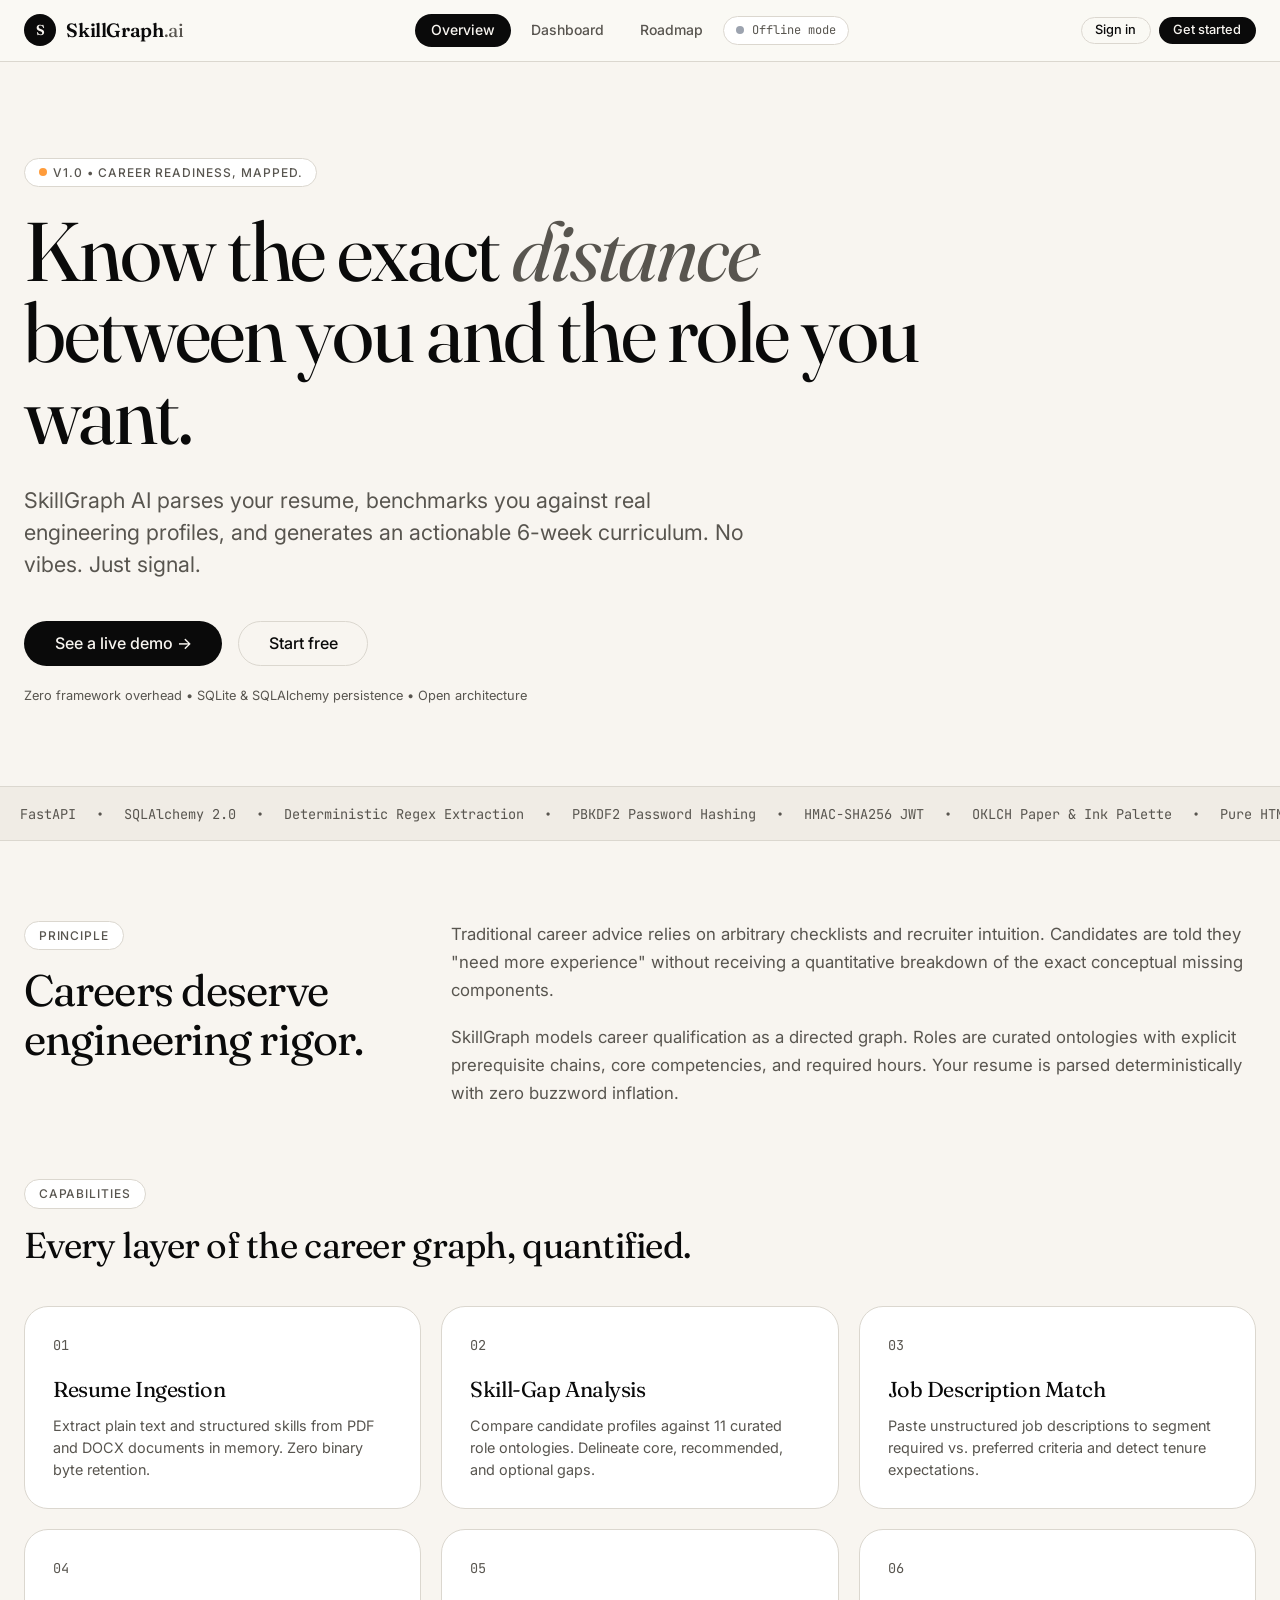
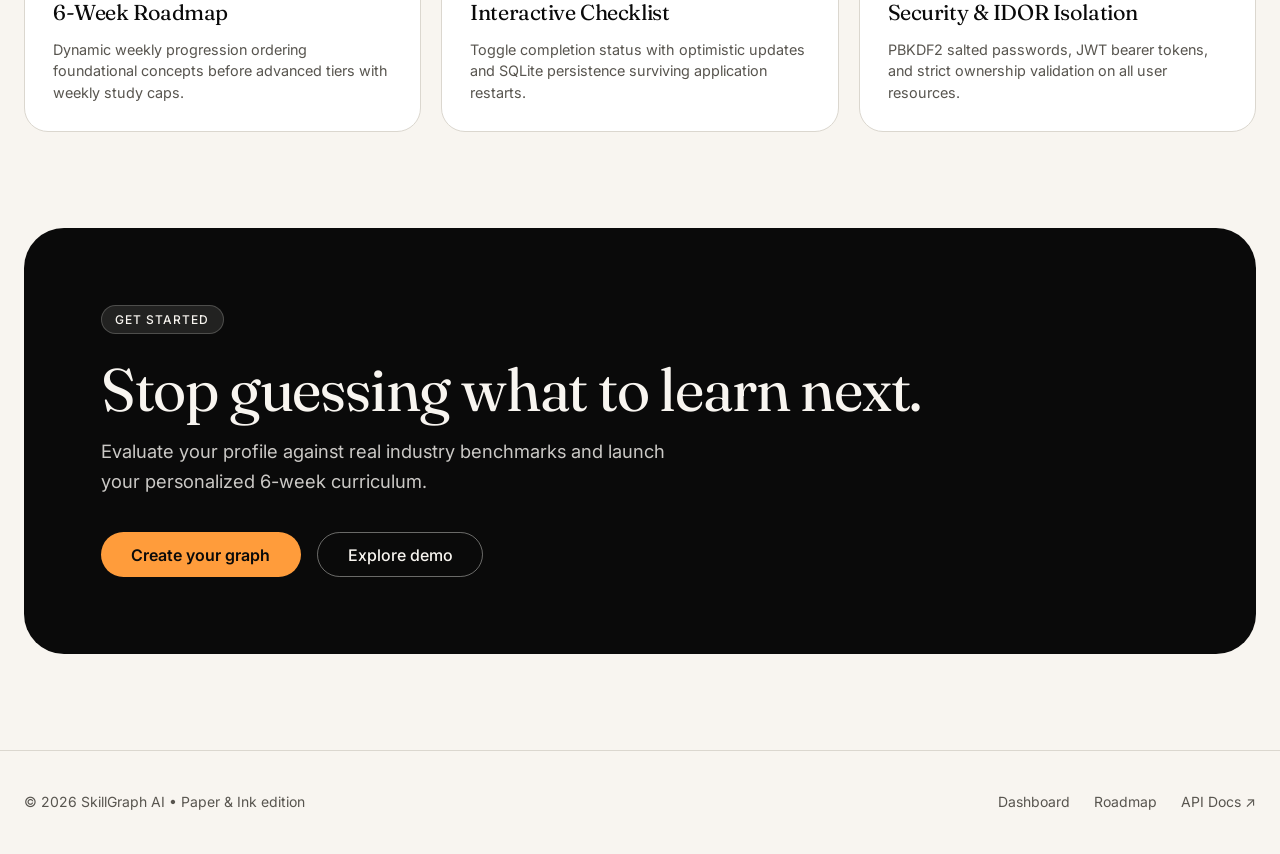
==== frontend/index.html @ 57cf6317 "feat: reproduce SkillGraph frontend using vanilla JavaScript" ====
<!DOCTYPE html>
<html lang="en">
<head>
  <meta charset="UTF-8" />
  <meta name="viewport" content="width=device-width, initial-scale=1.0" />
  <title>SkillGraph — Career readiness, mapped. No vibes. Just signal.</title>
  <meta name="description" content="SkillGraph maps the semantic distance between your technical skills and curated engineering roles with 6-week actionable roadmaps." />

  <!-- Google Web Fonts (Fraunces Display, Inter Sans, JetBrains Mono) -->
  <link rel="preconnect" href="https://fonts.googleapis.com" />
  <link rel="preconnect" href="https://fonts.gstatic.com" crossorigin />
  <link rel="stylesheet" href="https://fonts.googleapis.com/css2?family=Fraunces:opsz,wght@9..144,300;9..144,400;9..144,600;9..144,700&family=Inter:wght@400;500;600&family=JetBrains+Mono:wght@400;500&display=swap" />

  <!-- Theme Stylesheets -->
  <link rel="stylesheet" href="css/variables.css" />
  <link rel="stylesheet" href="css/style.css" />
  <link rel="stylesheet" href="css/components.css" />
</head>
<body>

  <!-- 1. Sticky Navigation Header -->
  <header class="site-header" role="banner">
    <div class="header-container">
      <a href="index.html" class="brand-link" aria-label="SkillGraph Homepage">
        <span class="brand-badge" aria-hidden="true">S</span>
        <span>SkillGraph<span class="brand-suffix">.ai</span></span>
      </a>

      <nav class="nav-links-desktop" aria-label="Primary Navigation">
        <a href="index.html" class="nav-pill active">Overview</a>
        <a href="dashboard.html" class="nav-pill">Dashboard</a>
        <a href="roadmap.html" class="nav-pill">Roadmap</a>
        <span class="source-badge" title="Backend connectivity indicator">
          <span class="status-dot awaiting" aria-hidden="true"></span>
          <span>Connecting…</span>
        </span>
      </nav>

      <div class="header-actions">
        <div id="header-actions" class="flex items-center gap-2">
          <!-- Populated by app.js based on auth session -->
        </div>

        <button id="mobile-menu-toggle" class="mobile-menu-btn" type="button" aria-label="Toggle navigation menu" aria-expanded="false">
          <svg width="18" height="18" viewBox="0 0 24 24" fill="none" stroke="currentColor" stroke-width="2" stroke-linecap="round"><line x1="3" y1="12" x2="21" y2="12"></line><line x1="3" y1="6" x2="21" y2="6"></line><line x1="3" y1="18" x2="21" y2="18"></line></svg>
        </button>
      </div>
    </div>

    <!-- Mobile Drawer -->
    <div id="mobile-nav-drawer" class="mobile-nav-drawer" aria-label="Mobile Navigation">
      <a href="index.html" class="mobile-nav-link active">Overview</a>
      <a href="dashboard.html" class="mobile-nav-link">Dashboard</a>
      <a href="roadmap.html" class="mobile-nav-link">Roadmap</a>
      <div style="margin-top:0.5rem; padding-top:0.5rem; border-top:1px solid var(--border);">
        <span class="source-badge">
          <span class="status-dot awaiting" aria-hidden="true"></span>
          <span>Connecting…</span>
        </span>
      </div>
    </div>
  </header>

  <!-- 2. Main Hero Section -->
  <main id="main-content">
    <section class="container" style="padding-top: clamp(3rem, 8vw, 6rem); padding-bottom: clamp(3rem, 8vw, 5rem); text-align: left;">
      <div style="max-width: 960px;">
        <!-- Version Badge -->
        <div class="eyebrow-pill" style="margin-bottom: 1.5rem;">
          <span class="status-dot awaiting" aria-hidden="true"></span>
          <span>v1.0 &bull; Career readiness, mapped.</span>
        </div>

        <!-- Headline -->
        <h1 style="font-family: var(--font-display); font-size: clamp(2.75rem, 6.5vw, 5.25rem); line-height: 0.98; letter-spacing: -0.025em; margin-bottom: 1.75rem;">
          Know the exact <em style="font-style: italic; color: var(--muted-foreground); font-family: var(--font-display);">distance</em> between you and the role you want.
        </h1>

        <!-- Subtitle -->
        <p style="font-size: clamp(1.05rem, 2vw, 1.35rem); line-height: 1.5; color: var(--muted-foreground); max-width: 720px; margin-bottom: 2.5rem;">
          SkillGraph AI parses your resume, benchmarks you against real engineering profiles, and generates an actionable 6-week curriculum. No vibes. Just signal.
        </p>

        <!-- CTA Buttons -->
        <div class="flex flex-wrap items-center gap-4" style="margin-bottom: 1.25rem;">
          <a href="dashboard.html" class="btn btn-primary btn-lg">
            See a live demo &rarr;
          </a>
          <button class="btn btn-outline btn-lg" onclick="App.openAuthModal('signup')">
            Start free
          </button>
        </div>

        <p style="font-size: 0.8rem; color: var(--muted-foreground);">
          Zero framework overhead &bull; SQLite &amp; SQLAlchemy persistence &bull; Open architecture
        </p>
      </div>
    </section>

    <!-- 3. Continuous Marquee Ticker -->
    <div class="marquee-container" aria-hidden="true">
      <div class="marquee-track">
        <span class="marquee-item">FastAPI</span>&bull;
        <span class="marquee-item">SQLAlchemy 2.0</span>&bull;
        <span class="marquee-item">Deterministic Regex Extraction</span>&bull;
        <span class="marquee-item">PBKDF2 Password Hashing</span>&bull;
        <span class="marquee-item">HMAC-SHA256 JWT</span>&bull;
        <span class="marquee-item">OKLCH Paper &amp; Ink Palette</span>&bull;
        <span class="marquee-item">Pure HTML5 &amp; Vanilla JS</span>&bull;
        <span class="marquee-item">6-Week Pedagogical Curriculum</span>&bull;
        <span class="marquee-item">FastAPI</span>&bull;
        <span class="marquee-item">SQLAlchemy 2.0</span>&bull;
        <span class="marquee-item">Deterministic Regex Extraction</span>&bull;
        <span class="marquee-item">PBKDF2 Password Hashing</span>&bull;
        <span class="marquee-item">HMAC-SHA256 JWT</span>&bull;
        <span class="marquee-item">OKLCH Paper &amp; Ink Palette</span>&bull;
        <span class="marquee-item">Pure HTML5 &amp; Vanilla JS</span>&bull;
        <span class="marquee-item">6-Week Pedagogical Curriculum</span>&bull;
      </div>
    </div>

    <!-- 4. Principles Section -->
    <section class="container" style="padding-top: 5rem; padding-bottom: 4.5rem;">
      <div class="grid" style="grid-template-columns: repeat(auto-fit, minmax(280px, 1fr)); gap: 3rem;">
        <div>
          <span class="eyebrow-pill" style="margin-bottom: 1rem;">Principle</span>
          <h2 style="font-family: var(--font-display); font-size: clamp(2rem, 3.5vw, 2.75rem); line-height: 1.1;">
            Careers deserve engineering rigor.
          </h2>
        </div>

        <div style="grid-column: span 2; display: flex; flex-direction: column; gap: 1.25rem; font-size: 1.05rem; line-height: 1.65; color: var(--muted-foreground);">
          <p>
            Traditional career advice relies on arbitrary checklists and recruiter intuition. Candidates are told they "need more experience" without receiving a quantitative breakdown of the exact conceptual missing components.
          </p>
          <p>
            SkillGraph models career qualification as a directed graph. Roles are curated ontologies with explicit prerequisite chains, core competencies, and required hours. Your resume is parsed deterministically with zero buzzword inflation.
          </p>
        </div>
      </div>
    </section>

    <!-- 5. Feature Grid (6 Cards) -->
    <section class="container" style="padding-bottom: 6rem;">
      <div style="margin-bottom: 2rem;">
        <span class="eyebrow-pill">Capabilities</span>
        <h2 style="font-family: var(--font-display); font-size: 2.25rem; margin-top: 0.5rem;">
          Every layer of the career graph, quantified.
        </h2>
      </div>

      <div class="grid" style="grid-template-columns: repeat(auto-fit, minmax(300px, 1fr)); gap: 1.25rem;">
        <div class="card">
          <div style="font-family: var(--font-mono); font-size: 0.85rem; color: var(--muted-foreground); margin-bottom: 1rem;">01</div>
          <h3 style="font-family: var(--font-display); font-size: 1.35rem; margin-bottom: 0.5rem;">Resume Ingestion</h3>
          <p style="font-size: 0.9rem; color: var(--muted-foreground); line-height: 1.5;">
            Extract plain text and structured skills from PDF and DOCX documents in memory. Zero binary byte retention.
          </p>
        </div>

        <div class="card">
          <div style="font-family: var(--font-mono); font-size: 0.85rem; color: var(--muted-foreground); margin-bottom: 1rem;">02</div>
          <h3 style="font-family: var(--font-display); font-size: 1.35rem; margin-bottom: 0.5rem;">Skill-Gap Analysis</h3>
          <p style="font-size: 0.9rem; color: var(--muted-foreground); line-height: 1.5;">
            Compare candidate profiles against 11 curated role ontologies. Delineate core, recommended, and optional gaps.
          </p>
        </div>

        <div class="card">
          <div style="font-family: var(--font-mono); font-size: 0.85rem; color: var(--muted-foreground); margin-bottom: 1rem;">03</div>
          <h3 style="font-family: var(--font-display); font-size: 1.35rem; margin-bottom: 0.5rem;">Job Description Match</h3>
          <p style="font-size: 0.9rem; color: var(--muted-foreground); line-height: 1.5;">
            Paste unstructured job descriptions to segment required vs. preferred criteria and detect tenure expectations.
          </p>
        </div>

        <div class="card">
          <div style="font-family: var(--font-mono); font-size: 0.85rem; color: var(--muted-foreground); margin-bottom: 1rem;">04</div>
          <h3 style="font-family: var(--font-display); font-size: 1.35rem; margin-bottom: 0.5rem;">6-Week Roadmap</h3>
          <p style="font-size: 0.9rem; color: var(--muted-foreground); line-height: 1.5;">
            Dynamic weekly progression ordering foundational concepts before advanced tiers with weekly study caps.
          </p>
        </div>

        <div class="card">
          <div style="font-family: var(--font-mono); font-size: 0.85rem; color: var(--muted-foreground); margin-bottom: 1rem;">05</div>
          <h3 style="font-family: var(--font-display); font-size: 1.35rem; margin-bottom: 0.5rem;">Interactive Checklist</h3>
          <p style="font-size: 0.9rem; color: var(--muted-foreground); line-height: 1.5;">
            Toggle completion status with optimistic updates and SQLite persistence surviving application restarts.
          </p>
        </div>

        <div class="card">
          <div style="font-family: var(--font-mono); font-size: 0.85rem; color: var(--muted-foreground); margin-bottom: 1rem;">06</div>
          <h3 style="font-family: var(--font-display); font-size: 1.35rem; margin-bottom: 0.5rem;">Security &amp; IDOR Isolation</h3>
          <p style="font-size: 0.9rem; color: var(--muted-foreground); line-height: 1.5;">
            PBKDF2 salted passwords, JWT bearer tokens, and strict ownership validation on all user resources.
          </p>
        </div>
      </div>
    </section>

    <!-- 6. Dark Bottom Callout Section -->
    <section class="container" style="padding-bottom: 6rem;">
      <div class="card-dark" style="padding: clamp(2.5rem, 6vw, 5rem); text-align: left;">
        <span class="eyebrow-pill" style="background: rgba(251, 249, 245, 0.1); border-color: rgba(251, 249, 245, 0.2); color: var(--background); margin-bottom: 1.5rem;">
          Get Started
        </span>
        <h2 style="font-family: var(--font-display); font-size: clamp(2.25rem, 5vw, 3.75rem); line-height: 1.05; color: var(--background); margin-bottom: 1rem;">
          Stop guessing what to learn next.
        </h2>
        <p style="font-size: 1.15rem; color: rgba(251, 249, 245, 0.8); max-width: 600px; margin-bottom: 2.25rem;">
          Evaluate your profile against real industry benchmarks and launch your personalized 6-week curriculum.
        </p>
        <div class="flex flex-wrap items-center gap-4">
          <button class="btn btn-accent btn-lg" onclick="App.openAuthModal('signup')">
            Create your graph
          </button>
          <a href="dashboard.html" class="btn btn-outline btn-lg" style="color: var(--background); border-color: rgba(251, 249, 245, 0.4);">
            Explore demo
          </a>
        </div>
      </div>
    </section>
  </main>

  <!-- 7. Global Footer -->
  <footer class="site-footer" role="contentinfo">
    <div class="container footer-container">
      <div class="footer-copy">
        &copy; <span id="footer-year">2026</span> SkillGraph AI &bull; Paper &amp; Ink edition
      </div>
      <div class="footer-links">
        <a href="dashboard.html" class="ink-underline">Dashboard</a>
        <a href="roadmap.html" class="ink-underline">Roadmap</a>
        <a href="http://127.0.0.1:8000/docs" target="_blank" rel="noopener noreferrer" class="ink-underline">API Docs &nearr;</a>
      </div>
    </div>
  </footer>

  <!-- Scripts -->
  <script src="js/config.js"></script>
  <script src="js/api.js"></script>
  <script src="js/app.js"></script>
</body>
</html>
---- frontend/css/variables.css ----
/* ==========================================================================
   SkillGraph Design System - Theme Tokens & CSS Custom Properties
   Edition: "Paper & Ink"
   Standard: OKLCH perceptual lightness & chroma
   ========================================================================== */

:root {
  /* Surface & Ink Tokens (Paper & Ink Edition) */
  --paper: oklch(97.2% 0.008 85);       /* #FBF9F5 Warm Cream */
  --paper-2: oklch(94.5% 0.01 85);      /* #F3EFEA Parchment */
  --ink: oklch(14.5% 0 0);              /* #161616 Deep Ink */
  --ink-2: oklch(24.5% 0 0);            /* #2A2A2A Charcoal */
  --highlight: oklch(78% 0.16 60);      /* #E58A2B Amber Gold */

  /* Semantic UI Tokens */
  --background: var(--paper);
  --foreground: var(--ink);

  --card: #FFFFFF;
  --card-foreground: var(--ink);

  --popover: #FFFFFF;
  --popover-foreground: var(--ink);

  --primary: var(--ink);
  --primary-foreground: var(--paper);

  --secondary: var(--paper-2);
  --secondary-foreground: var(--ink);

  --muted: var(--paper-2);
  --muted-foreground: oklch(45% 0.01 85); /* #6B665E Muted Taupe */

  --accent: var(--highlight);
  --accent-foreground: var(--ink);

  --destructive: oklch(55% 0.22 27);    /* #DC2626 Crimson */
  --destructive-foreground: var(--paper);

  --border: oklch(88% 0.012 85);        /* #DDD7CE Warm Sand */
  --input: oklch(88% 0.012 85);
  --ring: var(--ink);

  --radius: 1rem;                       /* 16px base rounding */
  --radius-sm: 0.75rem;                 /* 12px */
  --radius-md: 1rem;                    /* 16px */
  --radius-lg: 1.5rem;                  /* 24px */
  --radius-xl: 2.5rem;                  /* 40px */
  --radius-full: 9999px;

  /* Typography Stacks */
  --font-display: "Fraunces", "Instrument Serif", ui-serif, Georgia, serif;
  --font-sans: "Inter", ui-sans-serif, system-ui, -apple-system, sans-serif;
  --font-mono: "JetBrains Mono", ui-monospace, SFMono-Regular, monospace;

  /* Shadows */
  --shadow-subtle: 0 1px 3px rgba(22, 22, 22, 0.04), 0 1px 2px rgba(22, 22, 22, 0.02);
  --shadow-card: 0 4px 20px rgba(22, 22, 22, 0.04);
  --shadow-float: 0 12px 36px rgba(22, 22, 22, 0.08);

  /* Transitions */
  --transition-smooth: all 0.25s cubic-bezier(0.16, 1, 0.3, 1);
  --transition-bounce: transform 0.15s cubic-bezier(0.34, 1.56, 0.64, 1);
}

/* Dark Theme Overrides */
.dark {
  --background: oklch(14.5% 0 0);
  --foreground: var(--paper);

  --card: oklch(20% 0 0);
  --card-foreground: var(--paper);

  --popover: oklch(20% 0 0);
  --popover-foreground: var(--paper);

  --primary: var(--paper);
  --primary-foreground: var(--ink);

  --secondary: oklch(24% 0 0);
  --secondary-foreground: var(--paper);

  --muted: oklch(24% 0 0);
  --muted-foreground: oklch(68% 0.01 85);

  --border: oklch(100% 0 0 / 0.10);
  --input: oklch(100% 0 0 / 0.12);
  --ring: var(--paper);
}
---- frontend/css/style.css ----
/* ==========================================================================
   SkillGraph Core Styles & Global Layout ("Paper & Ink" Edition)
   ========================================================================== */

@import url("./variables.css");

/* 1. Reset & Box Sizing */
*, *::before, *::after {
  box-sizing: border-box;
  margin: 0;
  padding: 0;
}

html {
  font-size: 16px;
  scroll-behavior: smooth;
  -webkit-font-smoothing: antialiased;
  -moz-osx-font-smoothing: grayscale;
}

body {
  min-height: 100vh;
  background-color: var(--background);
  color: var(--foreground);
  font-family: var(--font-sans);
  font-weight: 400;
  line-height: 1.6;
  display: flex;
  flex-direction: column;
}

main {
  flex: 1 0 auto;
}

/* 2. Typography */
h1, h2, h3, h4, h5, h6 {
  font-family: var(--font-display);
  font-weight: 400;
  color: var(--foreground);
  letter-spacing: -0.02em;
}

.font-display { font-family: var(--font-display); }
.font-sans { font-family: var(--font-sans); }
.font-mono { font-family: var(--font-mono); }

a {
  color: inherit;
  text-decoration: none;
}

p {
  color: var(--muted-foreground);
}

/* Ink Underline Effect */
.ink-underline {
  background-image: linear-gradient(currentColor, currentColor);
  background-position: 0 100%;
  background-repeat: no-repeat;
  background-size: 0 1px;
  transition: background-size 0.3s cubic-bezier(0.16, 1, 0.3, 1);
}

.ink-underline:hover,
.ink-underline:focus-visible {
  background-size: 100% 1px;
}

/* 3. Global Containers & Grids */
.container {
  width: 100%;
  max-width: 1280px;
  margin-left: auto;
  margin-right: auto;
  padding-left: 1.5rem;
  padding-right: 1.5rem;
}

.flex { display: flex; }
.inline-flex { display: inline-flex; }
.grid { display: grid; }
.hidden { display: none !important; }

.items-center { align-items: center; }
.items-start { align-items: flex-start; }
.items-end { align-items: flex-end; }
.justify-between { justify-content: space-between; }
.justify-center { justify-content: center; }
.justify-end { justify-content: flex-end; }

.flex-col { flex-direction: column; }
.flex-wrap { flex-wrap: wrap; }
.flex-1 { flex: 1 1 0%; }

.gap-1 { gap: 0.25rem; }
.gap-2 { gap: 0.5rem; }
.gap-3 { gap: 0.75rem; }
.gap-4 { gap: 1rem; }
.gap-6 { gap: 1.5rem; }
.gap-8 { gap: 2rem; }
.gap-12 { gap: 3rem; }
.gap-16 { gap: 4rem; }

/* 4. Sticky Header Navigation */
.site-header {
  position: sticky;
  top: 0;
  z-index: 50;
  border-bottom: 1px solid var(--border);
  background-color: rgba(251, 249, 245, 0.85);
  backdrop-filter: blur(16px);
  -webkit-backdrop-filter: blur(16px);
  transition: var(--transition-smooth);
}

.header-container {
  display: flex;
  align-items: center;
  justify-content: space-between;
  max-width: 1280px;
  margin: 0 auto;
  padding: 0.85rem 1.5rem;
}

/* Logo Mark */
.brand-link {
  display: flex;
  align-items: center;
  gap: 0.65rem;
  font-family: var(--font-display);
  font-size: 1.2rem;
  font-weight: 600;
  letter-spacing: -0.02em;
  color: var(--foreground);
}

.brand-badge {
  display: grid;
  place-items: center;
  width: 2rem;
  height: 2rem;
  border-radius: var(--radius-full);
  background-color: var(--foreground);
  color: var(--background);
  font-family: var(--font-display);
  font-size: 0.9rem;
  font-weight: 600;
}

.brand-suffix {
  color: var(--muted-foreground);
  font-weight: 400;
}

/* Desktop Navigation */
.nav-links-desktop {
  display: none;
  align-items: center;
  gap: 0.25rem;
}

@media (min-width: 768px) {
  .nav-links-desktop {
    display: flex;
  }
}

.nav-pill {
  position: relative;
  display: inline-flex;
  align-items: center;
  padding: 0.35rem 1rem;
  border-radius: var(--radius-full);
  font-size: 0.875rem;
  font-weight: 500;
  color: var(--muted-foreground);
  transition: var(--transition-smooth);
}

.nav-pill:hover {
  color: var(--foreground);
  background-color: var(--secondary);
}

.nav-pill.active {
  background-color: var(--foreground);
  color: var(--background);
  font-weight: 500;
}

/* Header Actions */
.header-actions {
  display: flex;
  align-items: center;
  gap: 0.75rem;
}

.mobile-menu-btn {
  display: grid;
  place-items: center;
  width: 2.25rem;
  height: 2.25rem;
  border-radius: var(--radius-full);
  border: 1px solid var(--border);
  background: var(--card);
  cursor: pointer;
  color: var(--foreground);
}

@media (min-width: 768px) {
  .mobile-menu-btn {
    display: none;
  }
}

/* Mobile Drawer */
.mobile-nav-drawer {
  display: none;
  flex-direction: column;
  padding: 1rem 1.5rem 1.5rem;
  border-bottom: 1px solid var(--border);
  background: var(--background);
  gap: 0.5rem;
}

.mobile-nav-drawer.open {
  display: flex;
}

.mobile-nav-link {
  display: block;
  padding: 0.6rem 1rem;
  border-radius: var(--radius-full);
  font-size: 0.95rem;
  color: var(--foreground);
}

.mobile-nav-link:hover,
.mobile-nav-link.active {
  background-color: var(--secondary);
}

/* 5. Marquee Ticker */
.marquee-container {
  overflow: hidden;
  white-space: nowrap;
  border-top: 1px solid var(--border);
  border-bottom: 1px solid var(--border);
  padding: 0.85rem 0;
  background-color: var(--paper-2);
}

.marquee-track {
  display: inline-flex;
  animation: marquee 25s linear infinite;
  font-family: var(--font-mono);
  font-size: 0.85rem;
  color: var(--muted-foreground);
}

.marquee-item {
  display: inline-flex;
  align-items: center;
  padding: 0 1.25rem;
}

@keyframes marquee {
  0% { transform: translateX(0); }
  100% { transform: translateX(-50%); }
}

/* 6. Footer */
.site-footer {
  border-top: 1px solid var(--border);
  background-color: var(--background);
  padding: 2.5rem 0;
  margin-top: auto;
}

.footer-container {
  display: flex;
  flex-wrap: wrap;
  align-items: center;
  justify-content: space-between;
  gap: 1.5rem;
}

.footer-copy {
  font-size: 0.875rem;
  color: var(--muted-foreground);
}

.footer-links {
  display: flex;
  align-items: center;
  gap: 1.5rem;
  font-size: 0.875rem;
  color: var(--muted-foreground);
}

.footer-links a:hover {
  color: var(--foreground);
}
---- frontend/css/components.css ----
/* ==========================================================================
   SkillGraph Reusable Component Library ("Paper & Ink" Edition)
   ========================================================================== */

/* 1. Buttons */
.btn {
  display: inline-flex;
  align-items: center;
  justify-content: center;
  gap: 0.5rem;
  padding: 0.65rem 1.4rem;
  border-radius: var(--radius-full);
  font-family: var(--font-sans);
  font-size: 0.875rem;
  font-weight: 500;
  line-height: 1;
  cursor: pointer;
  border: 1px solid transparent;
  transition: var(--transition-smooth);
  user-select: none;
}

.btn:active {
  transform: scale(0.97);
}

.btn-primary {
  background-color: var(--foreground);
  color: var(--background);
}

.btn-primary:hover {
  background-color: var(--ink-2);
}

.btn-secondary {
  background-color: var(--secondary);
  color: var(--foreground);
  border-color: var(--border);
}

.btn-secondary:hover {
  background-color: var(--card);
}

.btn-outline {
  background-color: transparent;
  border-color: var(--border);
  color: var(--foreground);
}

.btn-outline:hover {
  background-color: var(--secondary);
  border-color: var(--foreground);
}

.btn-accent {
  background-color: var(--highlight);
  color: var(--ink);
  font-weight: 600;
}

.btn-accent:hover {
  opacity: 0.92;
}

.btn-sm {
  padding: 0.4rem 0.85rem;
  font-size: 0.8rem;
}

.btn-lg {
  padding: 0.85rem 1.85rem;
  font-size: 1rem;
}

.btn:disabled, .btn[aria-disabled="true"] {
  opacity: 0.5;
  cursor: not-allowed;
  pointer-events: none;
}

/* 2. Cards */
.card {
  position: relative;
  background-color: var(--card);
  border: 1px solid var(--border);
  border-radius: var(--radius-lg);
  padding: 1.75rem;
  transition: var(--transition-smooth);
}

.card:hover {
  box-shadow: var(--shadow-subtle);
}

.card-sm {
  border-radius: var(--radius-md);
  padding: 1.25rem;
}

.card-dashed {
  background-color: transparent;
  border: 1px dashed var(--border);
  border-radius: var(--radius-md);
}

.card-dark {
  background-color: var(--foreground);
  color: var(--background);
  border-radius: var(--radius-xl);
  border: none;
}

/* 3. Badges, Eyebrows & Status Pills */
.eyebrow-pill {
  display: inline-flex;
  align-items: center;
  gap: 0.4rem;
  padding: 0.25rem 0.85rem;
  border-radius: var(--radius-full);
  border: 1px solid var(--border);
  background-color: var(--card);
  font-family: var(--font-sans);
  font-size: 0.75rem;
  font-weight: 500;
  text-transform: uppercase;
  letter-spacing: 0.08em;
  color: var(--muted-foreground);
}

.source-badge {
  display: inline-flex;
  align-items: center;
  gap: 0.45rem;
  padding: 0.25rem 0.75rem;
  border-radius: var(--radius-full);
  border: 1px solid var(--border);
  background-color: var(--card);
  font-family: var(--font-mono);
  font-size: 0.75rem;
  color: var(--muted-foreground);
}

.status-dot {
  width: 0.5rem;
  height: 0.5rem;
  border-radius: var(--radius-full);
}

.status-dot.live {
  background-color: #10B981; /* Emerald */
  box-shadow: 0 0 6px rgba(16, 185, 129, 0.4);
}

.status-dot.demo {
  background-color: #9CA3AF; /* Muted gray */
}

.status-dot.awaiting {
  background-color: var(--highlight);
  animation: pulse 1.8s infinite;
}

@keyframes pulse {
  0%, 100% { opacity: 1; transform: scale(1); }
  50% { opacity: 0.5; transform: scale(0.85); }
}

.skill-tag {
  display: inline-flex;
  align-items: center;
  gap: 0.35rem;
  padding: 0.25rem 0.7rem;
  border-radius: var(--radius-full);
  border: 1px solid var(--border);
  background-color: var(--secondary);
  font-family: var(--font-mono);
  font-size: 0.75rem;
  color: var(--foreground);
}

.skill-tag.missing {
  border-style: dashed;
  background-color: transparent;
  color: var(--muted-foreground);
}

/* 4. Form Controls */
.form-group {
  display: flex;
  flex-direction: column;
  gap: 0.45rem;
  margin-bottom: 1.25rem;
}

.form-label {
  font-family: var(--font-sans);
  font-size: 0.75rem;
  font-weight: 600;
  text-transform: uppercase;
  letter-spacing: 0.08em;
  color: var(--muted-foreground);
}

.form-input,
.form-select,
.form-textarea {
  width: 100%;
  padding: 0.75rem 1.25rem;
  border-radius: var(--radius-full);
  border: 1px solid var(--border);
  background-color: var(--card);
  color: var(--foreground);
  font-family: var(--font-sans);
  font-size: 0.875rem;
  outline: none;
  transition: var(--transition-smooth);
}

.form-textarea {
  border-radius: var(--radius-md);
  resize: vertical;
  min-height: 120px;
}

.form-input:focus,
.form-select:focus,
.form-textarea:focus {
  border-color: var(--foreground);
  box-shadow: 0 0 0 3px rgba(22, 22, 22, 0.08);
}

/* Segmented Control Pill */
.segmented-pill {
  display: inline-flex;
  padding: 0.25rem;
  border-radius: var(--radius-full);
  border: 1px solid var(--border);
  background-color: var(--card);
  gap: 0.25rem;
}

.segmented-pill-btn {
  padding: 0.4rem 1rem;
  border-radius: var(--radius-full);
  border: none;
  background: transparent;
  font-family: var(--font-sans);
  font-size: 0.8rem;
  font-weight: 500;
  color: var(--muted-foreground);
  cursor: pointer;
  transition: var(--transition-smooth);
}

.segmented-pill-btn.active {
  background-color: var(--foreground);
  color: var(--background);
}

/* 5. Progress Bars */
.progress-track {
  width: 100%;
  height: 0.5rem;
  border-radius: var(--radius-full);
  background-color: var(--secondary);
  overflow: hidden;
}

.progress-track.thick {
  height: 0.75rem;
}

.progress-fill {
  height: 100%;
  border-radius: var(--radius-full);
  background-color: var(--foreground);
  transition: width 0.7s cubic-bezier(0.16, 1, 0.3, 1);
}

.progress-fill.accent {
  background-color: var(--highlight);
}

/* 6. Standard Page Header */
.page-header {
  padding-top: 3.5rem;
  padding-bottom: 2rem;
  border-bottom: 1px solid var(--border);
  margin-bottom: 2.5rem;
}

.page-header-row {
  display: flex;
  flex-wrap: wrap;
  align-items: flex-end;
  justify-content: space-between;
  gap: 1.5rem;
}

.page-header-title {
  font-family: var(--font-display);
  font-size: clamp(2.25rem, 5vw, 3.25rem);
  line-height: 1.05;
  margin-top: 0.75rem;
}

.page-header-sub {
  margin-top: 0.75rem;
  max-width: 650px;
  font-size: 1.05rem;
  line-height: 1.5;
  color: var(--muted-foreground);
}

/* 7. Modal & Dialog Overlay */
.modal-backdrop {
  position: fixed;
  inset: 0;
  z-index: 100;
  background-color: rgba(22, 22, 22, 0.5);
  backdrop-filter: blur(8px);
  -webkit-backdrop-filter: blur(8px);
  display: flex;
  align-items: center;
  justify-content: center;
  padding: 1.5rem;
  opacity: 0;
  pointer-events: none;
  transition: opacity 0.25s ease;
}

.modal-backdrop.open {
  opacity: 1;
  pointer-events: auto;
}

.modal-card {
  width: 100%;
  max-width: 480px;
  background-color: var(--card);
  border: 1px solid var(--border);
  border-radius: var(--radius-lg);
  padding: 2.25rem;
  box-shadow: var(--shadow-float);
  transform: scale(0.96) translateY(8px);
  transition: transform 0.25s cubic-bezier(0.16, 1, 0.3, 1);
}

.modal-backdrop.open .modal-card {
  transform: scale(1) translateY(0);
}

.modal-header {
  display: flex;
  align-items: center;
  justify-content: space-between;
  margin-bottom: 1.5rem;
}

.modal-close-btn {
  background: transparent;
  border: none;
  cursor: pointer;
  color: var(--muted-foreground);
  font-size: 1.25rem;
  padding: 0.25rem;
  line-height: 1;
}

.modal-close-btn:hover {
  color: var(--foreground);
}

/* 8. Alert Banners */
.alert-box {
  display: flex;
  align-items: flex-start;
  gap: 0.75rem;
  padding: 0.85rem 1.25rem;
  border-radius: var(--radius-md);
  font-size: 0.875rem;
  margin-bottom: 1rem;
}

.alert-box.info {
  background-color: var(--secondary);
  border: 1px solid var(--border);
  color: var(--foreground);
}

.alert-box.error {
  background-color: #FEF2F2;
  border: 1px solid #FCA5A5;
  color: #991B1B;
}

.alert-box.success {
  background-color: #ECFDF5;
  border: 1px solid #A7F3D0;
  color: #065F46;
}
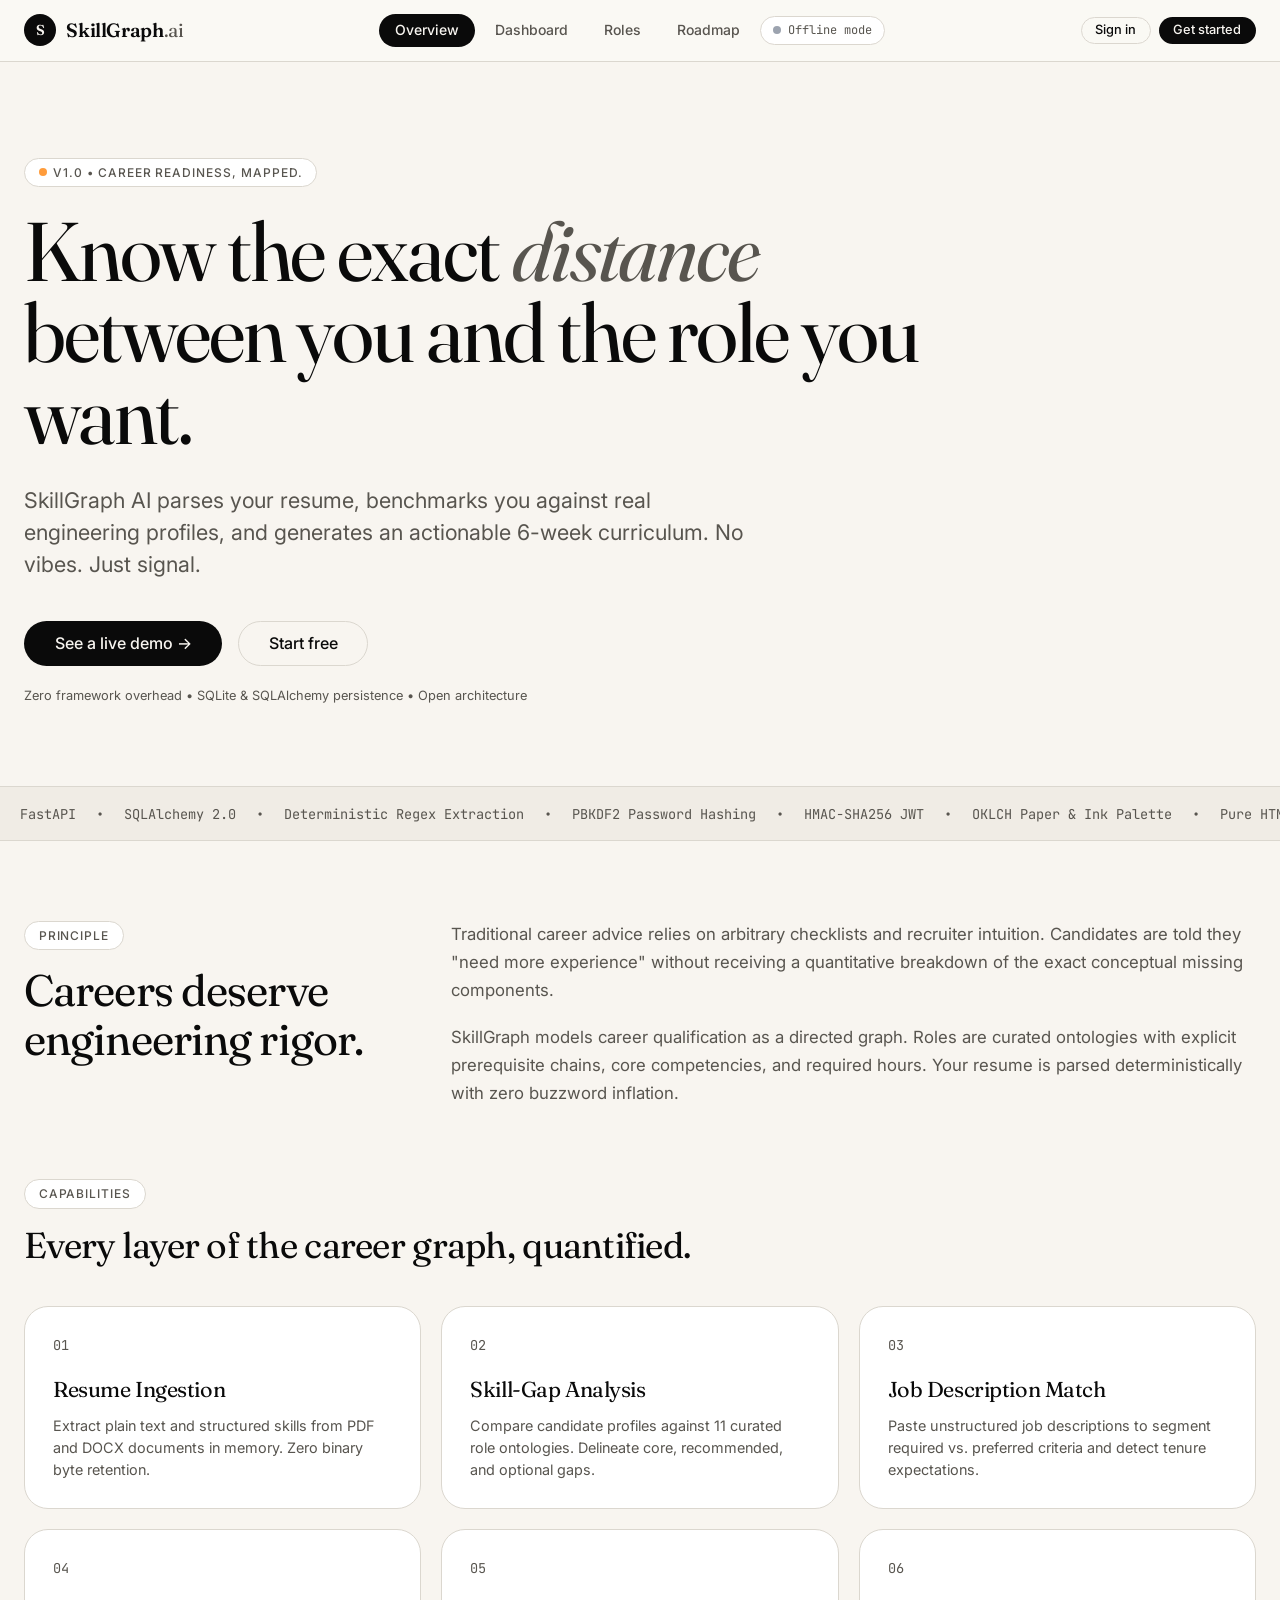
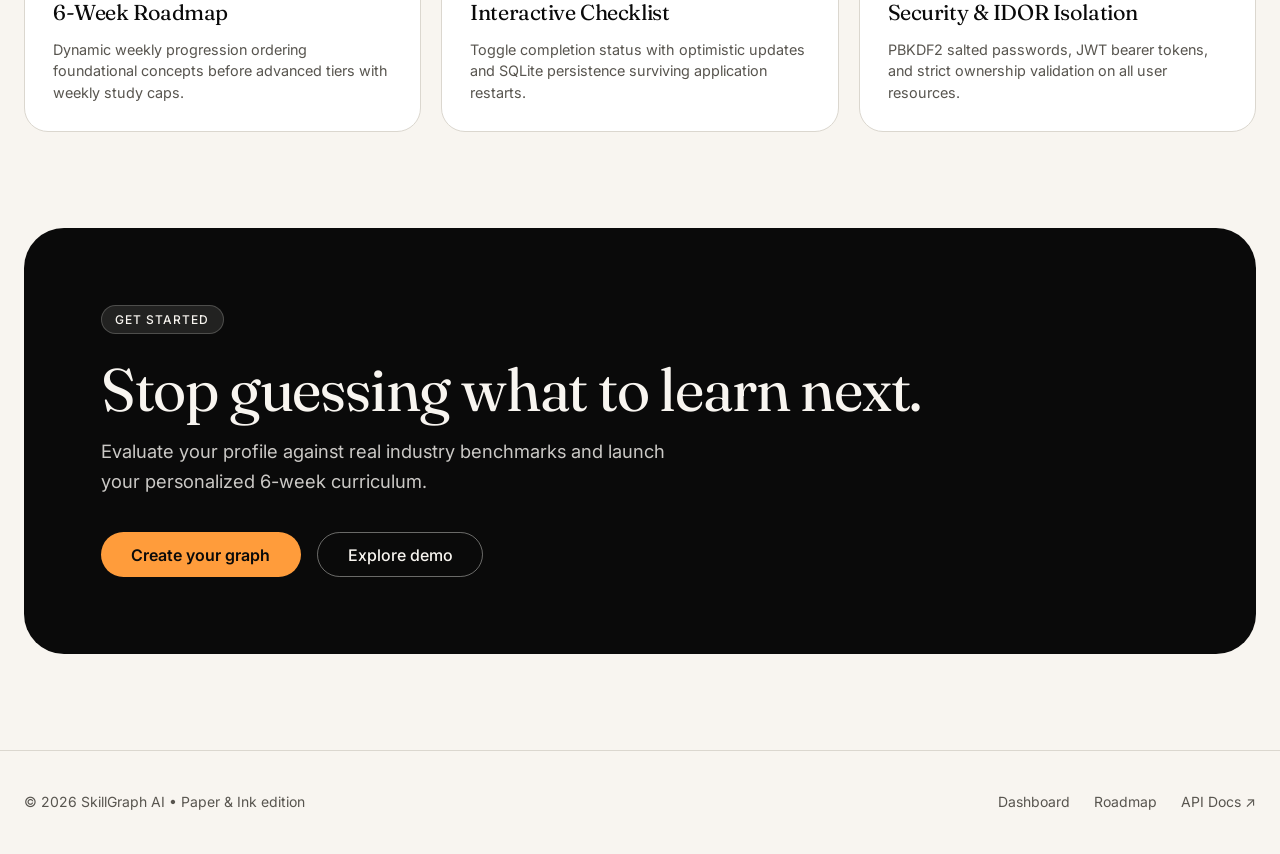
==== commit 60d37ac4: "feat: implement role discovery, comparisons, and evidence-aware market insights" ====
--- a/frontend/index.html
+++ b/frontend/index.html
@@ -29,6 +29,7 @@
       <nav class="nav-links-desktop" aria-label="Primary Navigation">
         <a href="index.html" class="nav-pill active">Overview</a>
         <a href="dashboard.html" class="nav-pill">Dashboard</a>
+        <a href="roles.html" class="nav-pill">Roles</a>
         <a href="roadmap.html" class="nav-pill">Roadmap</a>
         <span class="source-badge" title="Backend connectivity indicator">
           <span class="status-dot awaiting" aria-hidden="true"></span>
@@ -51,6 +52,7 @@
     <div id="mobile-nav-drawer" class="mobile-nav-drawer" aria-label="Mobile Navigation">
       <a href="index.html" class="mobile-nav-link active">Overview</a>
       <a href="dashboard.html" class="mobile-nav-link">Dashboard</a>
+      <a href="roles.html" class="mobile-nav-link">Roles</a>
       <a href="roadmap.html" class="mobile-nav-link">Roadmap</a>
       <div style="margin-top:0.5rem; padding-top:0.5rem; border-top:1px solid var(--border);">
         <span class="source-badge">
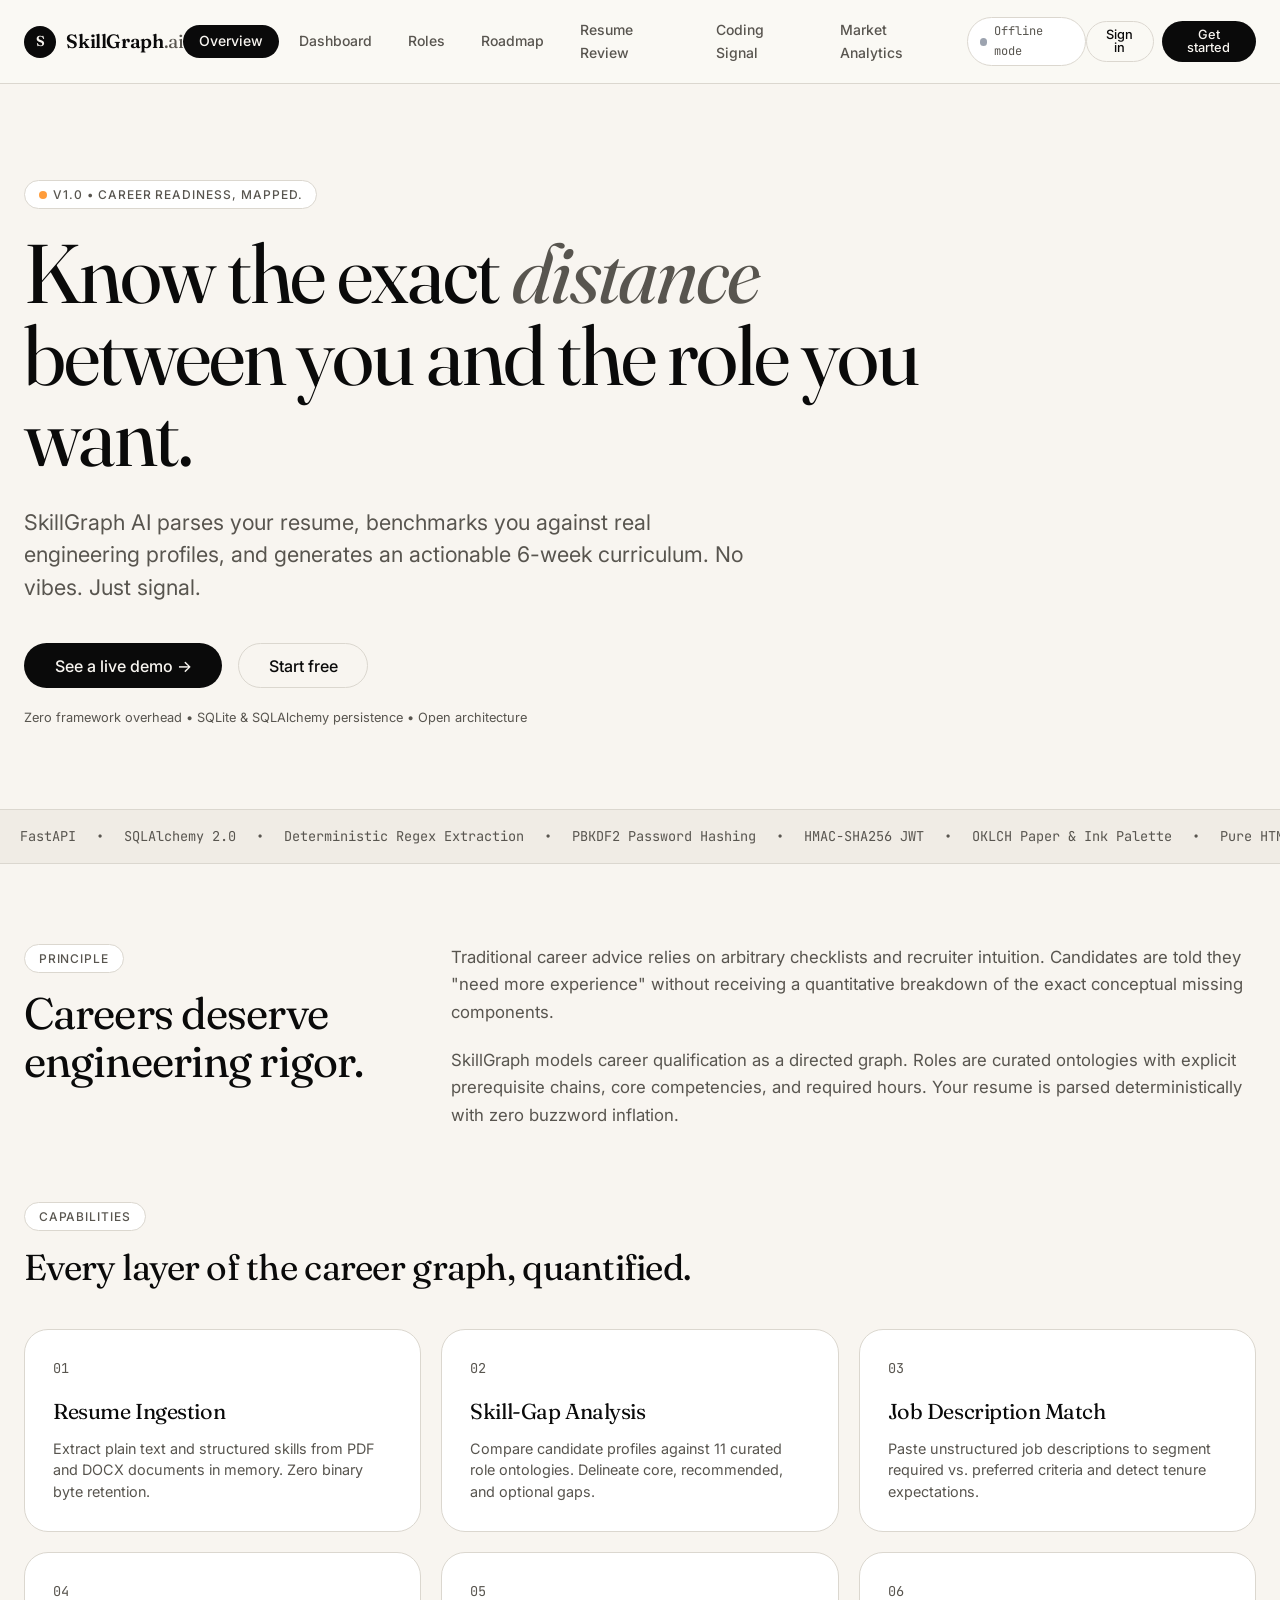
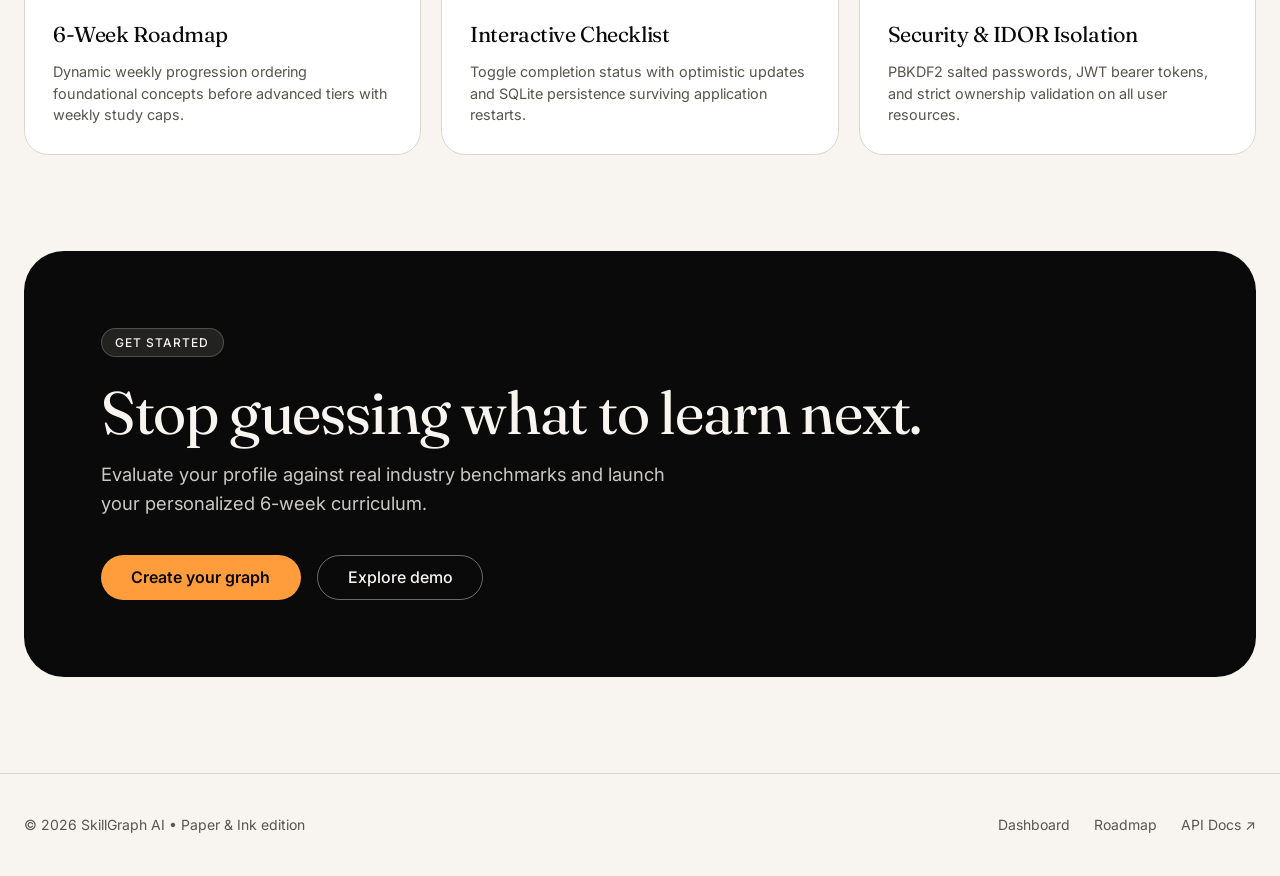
==== commit 631351c1: "feat: implement resume review advisor, coding profiles, and job market analytics" ====
--- a/frontend/index.html
+++ b/frontend/index.html
@@ -31,6 +31,9 @@
         <a href="dashboard.html" class="nav-pill">Dashboard</a>
         <a href="roles.html" class="nav-pill">Roles</a>
         <a href="roadmap.html" class="nav-pill">Roadmap</a>
+        <a href="resume-review.html" class="nav-pill">Resume Review</a>
+        <a href="coding.html" class="nav-pill">Coding Signal</a>
+        <a href="analytics.html" class="nav-pill">Market Analytics</a>
         <span class="source-badge" title="Backend connectivity indicator">
           <span class="status-dot awaiting" aria-hidden="true"></span>
           <span>Connecting…</span>
@@ -54,6 +57,9 @@
       <a href="dashboard.html" class="mobile-nav-link">Dashboard</a>
       <a href="roles.html" class="mobile-nav-link">Roles</a>
       <a href="roadmap.html" class="mobile-nav-link">Roadmap</a>
+      <a href="resume-review.html" class="mobile-nav-link">Resume Review</a>
+      <a href="coding.html" class="mobile-nav-link">Coding Signal</a>
+      <a href="analytics.html" class="mobile-nav-link">Market Analytics</a>
       <div style="margin-top:0.5rem; padding-top:0.5rem; border-top:1px solid var(--border);">
         <span class="source-badge">
           <span class="status-dot awaiting" aria-hidden="true"></span>
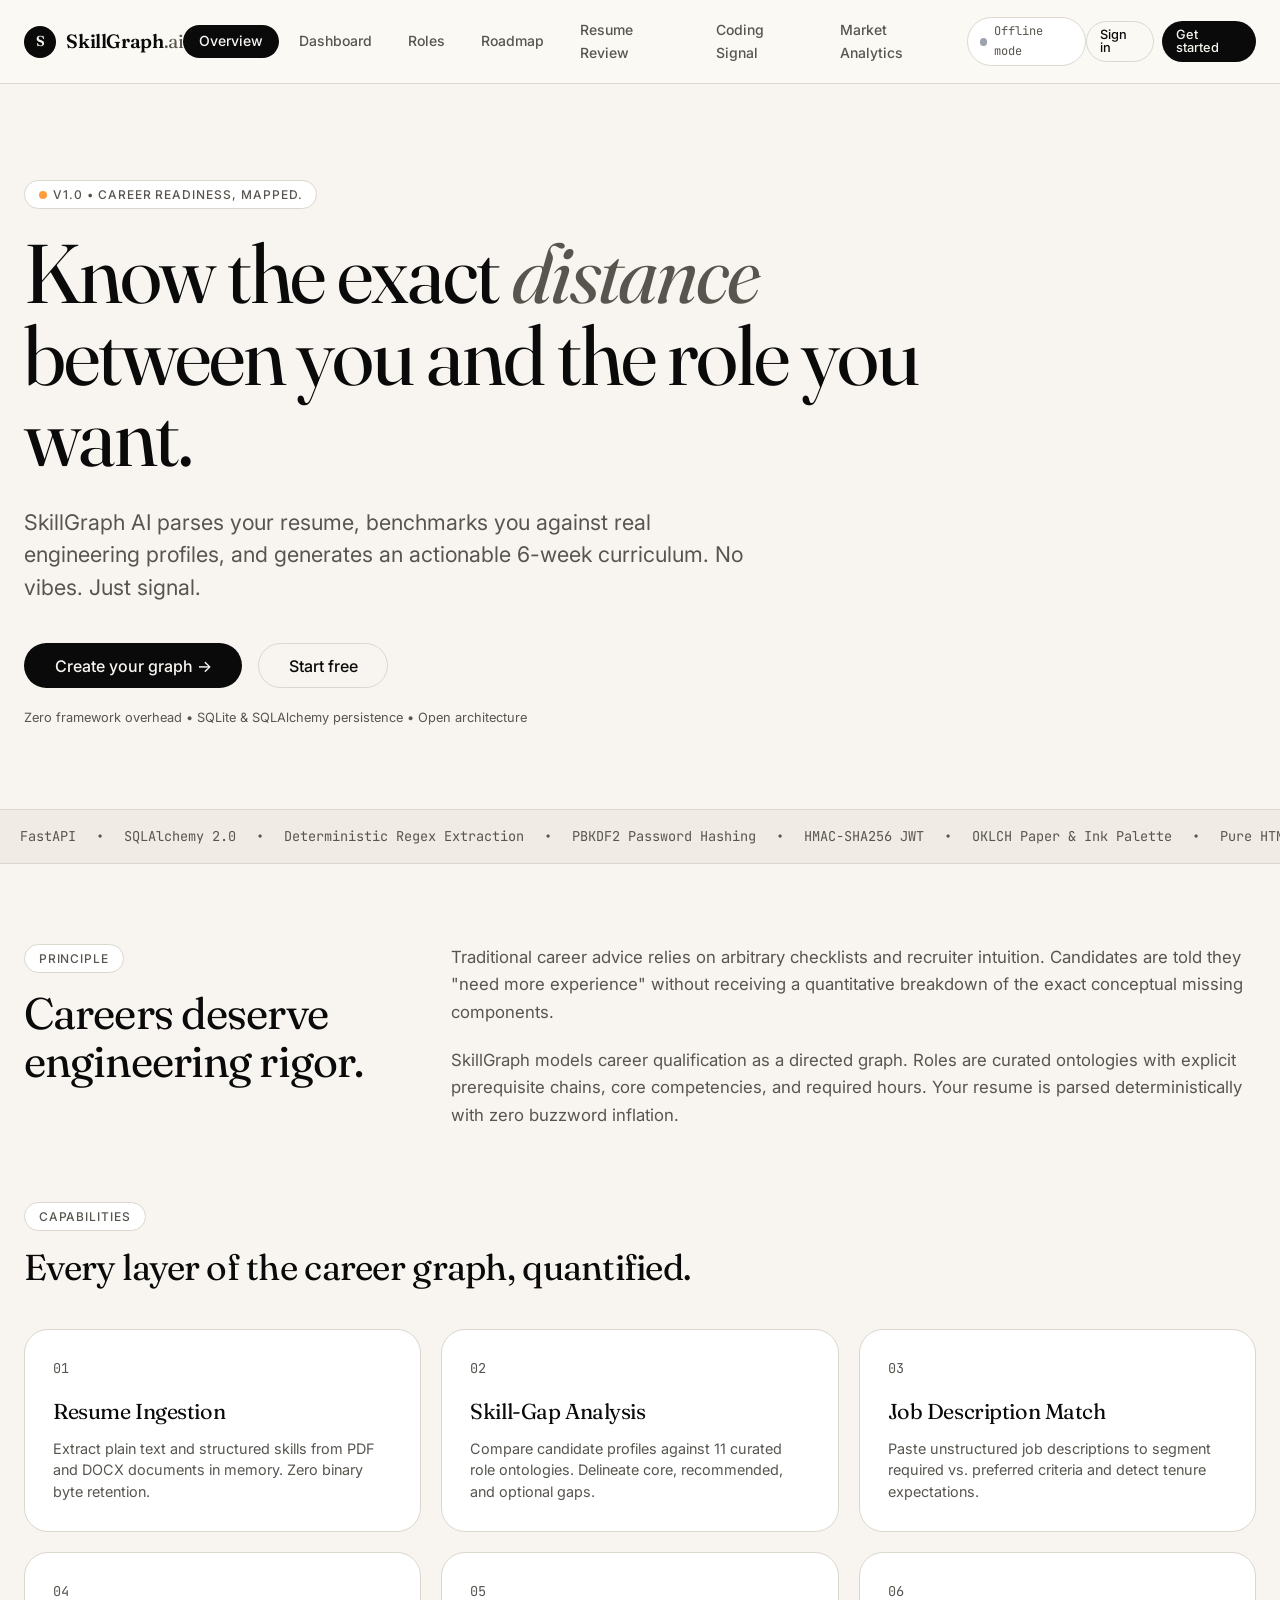
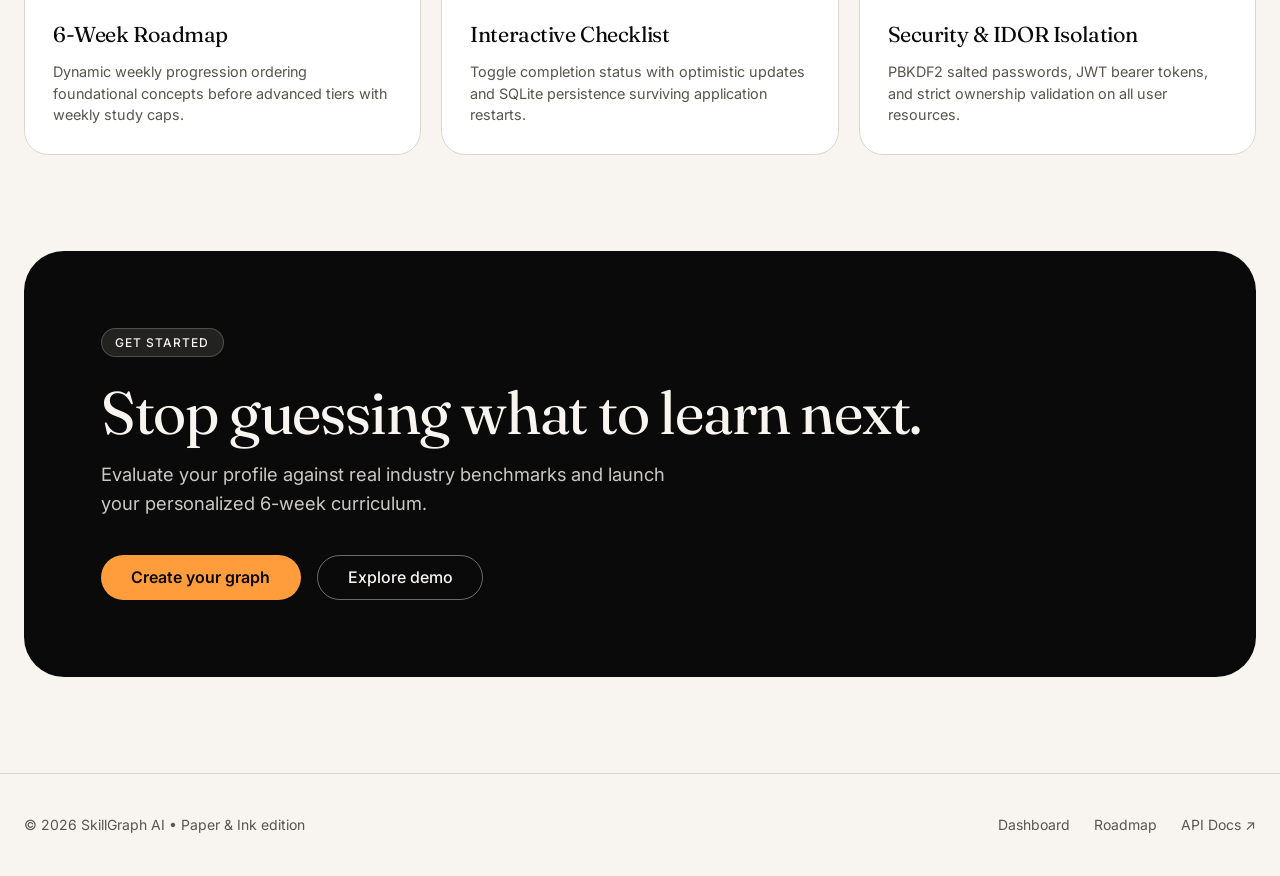
==== commit 473e0429: "feat: complete secure account authentication, onboarding flow, and empty states" ====
--- a/frontend/index.html
+++ b/frontend/index.html
@@ -92,11 +92,11 @@
         <!-- CTA Buttons -->
         <div class="flex flex-wrap items-center gap-4" style="margin-bottom: 1.25rem;">
           <a href="dashboard.html" class="btn btn-primary btn-lg">
-            See a live demo &rarr;
+            Create your graph &rarr;
           </a>
-          <button class="btn btn-outline btn-lg" onclick="App.openAuthModal('signup')">
+          <a href="auth.html?mode=signup" class="btn btn-outline btn-lg">
             Start free
-          </button>
+          </a>
         </div>
 
         <p style="font-size: 0.8rem; color: var(--muted-foreground);">
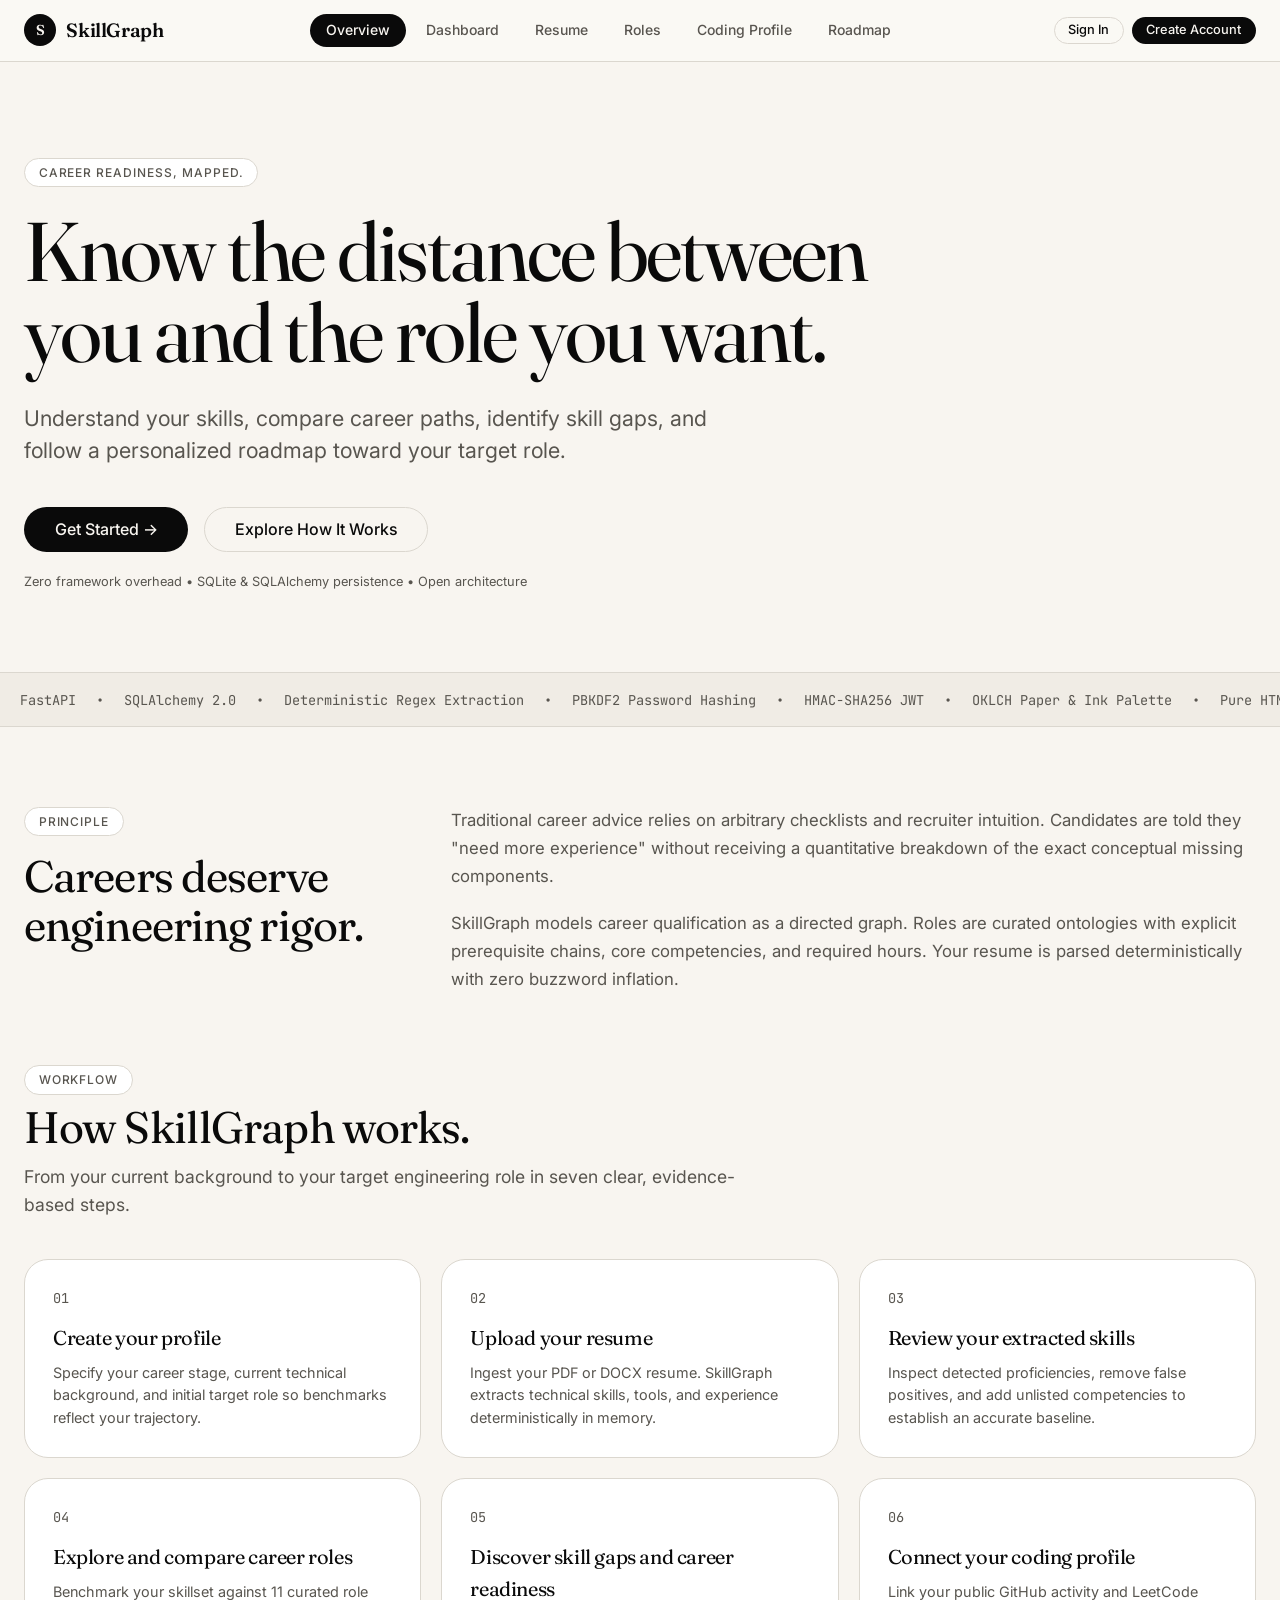
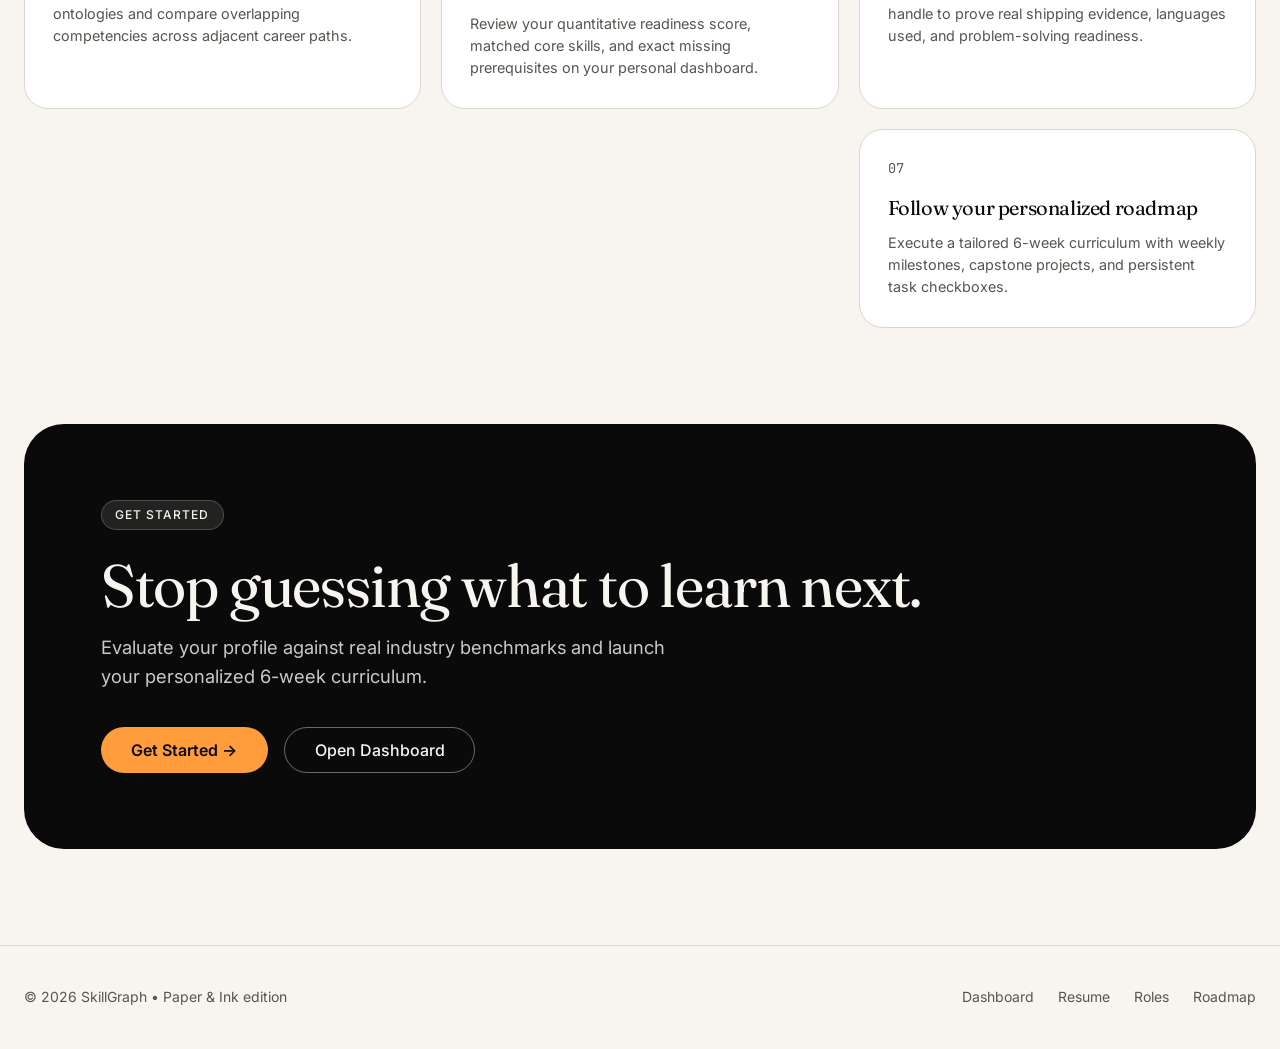
==== commit 255018f3: "feat: simplify navigation, remove market analytics and status pill, consolidate workflow and brandin" ====
--- a/frontend/index.html
+++ b/frontend/index.html
@@ -3,8 +3,8 @@
 <head>
   <meta charset="UTF-8" />
   <meta name="viewport" content="width=device-width, initial-scale=1.0" />
-  <title>SkillGraph — Career readiness, mapped. No vibes. Just signal.</title>
-  <meta name="description" content="SkillGraph maps the semantic distance between your technical skills and curated engineering roles with 6-week actionable roadmaps." />
+  <title>SkillGraph — Know the distance between you and the role you want</title>
+  <meta name="description" content="Understand your skills, compare career paths, identify skill gaps, and follow a personalized roadmap toward your target role." />
 
   <!-- Google Web Fonts (Fraunces Display, Inter Sans, JetBrains Mono) -->
   <link rel="preconnect" href="https://fonts.googleapis.com" />
@@ -23,21 +23,16 @@
     <div class="header-container">
       <a href="index.html" class="brand-link" aria-label="SkillGraph Homepage">
         <span class="brand-badge" aria-hidden="true">S</span>
-        <span>SkillGraph<span class="brand-suffix">.ai</span></span>
+        <span>SkillGraph</span>
       </a>
 
       <nav class="nav-links-desktop" aria-label="Primary Navigation">
         <a href="index.html" class="nav-pill active">Overview</a>
         <a href="dashboard.html" class="nav-pill">Dashboard</a>
+        <a href="resume-review.html" class="nav-pill">Resume</a>
         <a href="roles.html" class="nav-pill">Roles</a>
+        <a href="coding.html" class="nav-pill">Coding Profile</a>
         <a href="roadmap.html" class="nav-pill">Roadmap</a>
-        <a href="resume-review.html" class="nav-pill">Resume Review</a>
-        <a href="coding.html" class="nav-pill">Coding Signal</a>
-        <a href="analytics.html" class="nav-pill">Market Analytics</a>
-        <span class="source-badge" title="Backend connectivity indicator">
-          <span class="status-dot awaiting" aria-hidden="true"></span>
-          <span>Connecting…</span>
-        </span>
       </nav>
 
       <div class="header-actions">
@@ -55,17 +50,10 @@
     <div id="mobile-nav-drawer" class="mobile-nav-drawer" aria-label="Mobile Navigation">
       <a href="index.html" class="mobile-nav-link active">Overview</a>
       <a href="dashboard.html" class="mobile-nav-link">Dashboard</a>
+      <a href="resume-review.html" class="mobile-nav-link">Resume</a>
       <a href="roles.html" class="mobile-nav-link">Roles</a>
+      <a href="coding.html" class="mobile-nav-link">Coding Profile</a>
       <a href="roadmap.html" class="mobile-nav-link">Roadmap</a>
-      <a href="resume-review.html" class="mobile-nav-link">Resume Review</a>
-      <a href="coding.html" class="mobile-nav-link">Coding Signal</a>
-      <a href="analytics.html" class="mobile-nav-link">Market Analytics</a>
-      <div style="margin-top:0.5rem; padding-top:0.5rem; border-top:1px solid var(--border);">
-        <span class="source-badge">
-          <span class="status-dot awaiting" aria-hidden="true"></span>
-          <span>Connecting…</span>
-        </span>
-      </div>
     </div>
   </header>
 
@@ -73,29 +61,28 @@
   <main id="main-content">
     <section class="container" style="padding-top: clamp(3rem, 8vw, 6rem); padding-bottom: clamp(3rem, 8vw, 5rem); text-align: left;">
       <div style="max-width: 960px;">
-        <!-- Version Badge -->
+        <!-- Eyebrow Tagline -->
         <div class="eyebrow-pill" style="margin-bottom: 1.5rem;">
-          <span class="status-dot awaiting" aria-hidden="true"></span>
-          <span>v1.0 &bull; Career readiness, mapped.</span>
+          <span>Career readiness, mapped.</span>
         </div>
 
         <!-- Headline -->
         <h1 style="font-family: var(--font-display); font-size: clamp(2.75rem, 6.5vw, 5.25rem); line-height: 0.98; letter-spacing: -0.025em; margin-bottom: 1.75rem;">
-          Know the exact <em style="font-style: italic; color: var(--muted-foreground); font-family: var(--font-display);">distance</em> between you and the role you want.
+          Know the distance between you and the role you want.
         </h1>
 
         <!-- Subtitle -->
         <p style="font-size: clamp(1.05rem, 2vw, 1.35rem); line-height: 1.5; color: var(--muted-foreground); max-width: 720px; margin-bottom: 2.5rem;">
-          SkillGraph AI parses your resume, benchmarks you against real engineering profiles, and generates an actionable 6-week curriculum. No vibes. Just signal.
+          Understand your skills, compare career paths, identify skill gaps, and follow a personalized roadmap toward your target role.
         </p>
 
         <!-- CTA Buttons -->
         <div class="flex flex-wrap items-center gap-4" style="margin-bottom: 1.25rem;">
-          <a href="dashboard.html" class="btn btn-primary btn-lg">
-            Create your graph &rarr;
-          </a>
-          <a href="auth.html?mode=signup" class="btn btn-outline btn-lg">
-            Start free
+          <a href="auth.html?mode=signup" class="btn btn-primary btn-lg">
+            Get Started &rarr;
+          </a>
+          <a href="#how-it-works" class="btn btn-outline btn-lg">
+            Explore How It Works
           </a>
         </div>
 
@@ -148,61 +135,72 @@
       </div>
     </section>
 
-    <!-- 5. Feature Grid (6 Cards) -->
-    <section class="container" style="padding-bottom: 6rem;">
-      <div style="margin-bottom: 2rem;">
-        <span class="eyebrow-pill">Capabilities</span>
-        <h2 style="font-family: var(--font-display); font-size: 2.25rem; margin-top: 0.5rem;">
-          Every layer of the career graph, quantified.
+    <!-- 5. How It Works / 7-Step Workflow -->
+    <section id="how-it-works" class="container" style="padding-bottom: 6rem;">
+      <div style="margin-bottom: 2.5rem; max-width: 720px;">
+        <span class="eyebrow-pill">Workflow</span>
+        <h2 style="font-family: var(--font-display); font-size: clamp(2rem, 4vw, 2.75rem); line-height: 1.1; margin-top: 0.5rem;">
+          How SkillGraph works.
         </h2>
+        <p style="font-size: 1.1rem; line-height: 1.6; color: var(--muted-foreground); margin-top: 0.75rem;">
+          From your current background to your target engineering role in seven clear, evidence-based steps.
+        </p>
       </div>
 
       <div class="grid" style="grid-template-columns: repeat(auto-fit, minmax(300px, 1fr)); gap: 1.25rem;">
         <div class="card">
-          <div style="font-family: var(--font-mono); font-size: 0.85rem; color: var(--muted-foreground); margin-bottom: 1rem;">01</div>
-          <h3 style="font-family: var(--font-display); font-size: 1.35rem; margin-bottom: 0.5rem;">Resume Ingestion</h3>
-          <p style="font-size: 0.9rem; color: var(--muted-foreground); line-height: 1.5;">
-            Extract plain text and structured skills from PDF and DOCX documents in memory. Zero binary byte retention.
-          </p>
-        </div>
-
-        <div class="card">
-          <div style="font-family: var(--font-mono); font-size: 0.85rem; color: var(--muted-foreground); margin-bottom: 1rem;">02</div>
-          <h3 style="font-family: var(--font-display); font-size: 1.35rem; margin-bottom: 0.5rem;">Skill-Gap Analysis</h3>
-          <p style="font-size: 0.9rem; color: var(--muted-foreground); line-height: 1.5;">
-            Compare candidate profiles against 11 curated role ontologies. Delineate core, recommended, and optional gaps.
-          </p>
-        </div>
-
-        <div class="card">
-          <div style="font-family: var(--font-mono); font-size: 0.85rem; color: var(--muted-foreground); margin-bottom: 1rem;">03</div>
-          <h3 style="font-family: var(--font-display); font-size: 1.35rem; margin-bottom: 0.5rem;">Job Description Match</h3>
-          <p style="font-size: 0.9rem; color: var(--muted-foreground); line-height: 1.5;">
-            Paste unstructured job descriptions to segment required vs. preferred criteria and detect tenure expectations.
-          </p>
-        </div>
-
-        <div class="card">
-          <div style="font-family: var(--font-mono); font-size: 0.85rem; color: var(--muted-foreground); margin-bottom: 1rem;">04</div>
-          <h3 style="font-family: var(--font-display); font-size: 1.35rem; margin-bottom: 0.5rem;">6-Week Roadmap</h3>
-          <p style="font-size: 0.9rem; color: var(--muted-foreground); line-height: 1.5;">
-            Dynamic weekly progression ordering foundational concepts before advanced tiers with weekly study caps.
-          </p>
-        </div>
-
-        <div class="card">
-          <div style="font-family: var(--font-mono); font-size: 0.85rem; color: var(--muted-foreground); margin-bottom: 1rem;">05</div>
-          <h3 style="font-family: var(--font-display); font-size: 1.35rem; margin-bottom: 0.5rem;">Interactive Checklist</h3>
-          <p style="font-size: 0.9rem; color: var(--muted-foreground); line-height: 1.5;">
-            Toggle completion status with optimistic updates and SQLite persistence surviving application restarts.
-          </p>
-        </div>
-
-        <div class="card">
-          <div style="font-family: var(--font-mono); font-size: 0.85rem; color: var(--muted-foreground); margin-bottom: 1rem;">06</div>
-          <h3 style="font-family: var(--font-display); font-size: 1.35rem; margin-bottom: 0.5rem;">Security &amp; IDOR Isolation</h3>
-          <p style="font-size: 0.9rem; color: var(--muted-foreground); line-height: 1.5;">
-            PBKDF2 salted passwords, JWT bearer tokens, and strict ownership validation on all user resources.
+          <div style="font-family: var(--font-mono); font-size: 0.85rem; color: var(--muted-foreground); margin-bottom: 0.75rem;">01</div>
+          <h3 style="font-family: var(--font-display); font-size: 1.25rem; margin-bottom: 0.5rem;">Create your profile</h3>
+          <p style="font-size: 0.9rem; color: var(--muted-foreground); line-height: 1.55;">
+            Specify your career stage, current technical background, and initial target role so benchmarks reflect your trajectory.
+          </p>
+        </div>
+
+        <div class="card">
+          <div style="font-family: var(--font-mono); font-size: 0.85rem; color: var(--muted-foreground); margin-bottom: 0.75rem;">02</div>
+          <h3 style="font-family: var(--font-display); font-size: 1.25rem; margin-bottom: 0.5rem;">Upload your resume</h3>
+          <p style="font-size: 0.9rem; color: var(--muted-foreground); line-height: 1.55;">
+            Ingest your PDF or DOCX resume. SkillGraph extracts technical skills, tools, and experience deterministically in memory.
+          </p>
+        </div>
+
+        <div class="card">
+          <div style="font-family: var(--font-mono); font-size: 0.85rem; color: var(--muted-foreground); margin-bottom: 0.75rem;">03</div>
+          <h3 style="font-family: var(--font-display); font-size: 1.25rem; margin-bottom: 0.5rem;">Review your extracted skills</h3>
+          <p style="font-size: 0.9rem; color: var(--muted-foreground); line-height: 1.55;">
+            Inspect detected proficiencies, remove false positives, and add unlisted competencies to establish an accurate baseline.
+          </p>
+        </div>
+
+        <div class="card">
+          <div style="font-family: var(--font-mono); font-size: 0.85rem; color: var(--muted-foreground); margin-bottom: 0.75rem;">04</div>
+          <h3 style="font-family: var(--font-display); font-size: 1.25rem; margin-bottom: 0.5rem;">Explore and compare career roles</h3>
+          <p style="font-size: 0.9rem; color: var(--muted-foreground); line-height: 1.55;">
+            Benchmark your skillset against 11 curated role ontologies and compare overlapping competencies across adjacent career paths.
+          </p>
+        </div>
+
+        <div class="card">
+          <div style="font-family: var(--font-mono); font-size: 0.85rem; color: var(--muted-foreground); margin-bottom: 0.75rem;">05</div>
+          <h3 style="font-family: var(--font-display); font-size: 1.25rem; margin-bottom: 0.5rem;">Discover skill gaps and career readiness</h3>
+          <p style="font-size: 0.9rem; color: var(--muted-foreground); line-height: 1.55;">
+            Review your quantitative readiness score, matched core skills, and exact missing prerequisites on your personal dashboard.
+          </p>
+        </div>
+
+        <div class="card">
+          <div style="font-family: var(--font-mono); font-size: 0.85rem; color: var(--muted-foreground); margin-bottom: 0.75rem;">06</div>
+          <h3 style="font-family: var(--font-display); font-size: 1.25rem; margin-bottom: 0.5rem;">Connect your coding profile</h3>
+          <p style="font-size: 0.9rem; color: var(--muted-foreground); line-height: 1.55;">
+            Link your public GitHub activity and LeetCode handle to prove real shipping evidence, languages used, and problem-solving readiness.
+          </p>
+        </div>
+
+        <div class="card" style="grid-column: span 1 / -1; max-width: 580px;">
+          <div style="font-family: var(--font-mono); font-size: 0.85rem; color: var(--muted-foreground); margin-bottom: 0.75rem;">07</div>
+          <h3 style="font-family: var(--font-display); font-size: 1.25rem; margin-bottom: 0.5rem;">Follow your personalized roadmap</h3>
+          <p style="font-size: 0.9rem; color: var(--muted-foreground); line-height: 1.55;">
+            Execute a tailored 6-week curriculum with weekly milestones, capstone projects, and persistent task checkboxes.
           </p>
         </div>
       </div>
@@ -221,11 +219,11 @@
           Evaluate your profile against real industry benchmarks and launch your personalized 6-week curriculum.
         </p>
         <div class="flex flex-wrap items-center gap-4">
-          <button class="btn btn-accent btn-lg" onclick="App.openAuthModal('signup')">
-            Create your graph
-          </button>
+          <a href="auth.html?mode=signup" class="btn btn-accent btn-lg">
+            Get Started &rarr;
+          </a>
           <a href="dashboard.html" class="btn btn-outline btn-lg" style="color: var(--background); border-color: rgba(251, 249, 245, 0.4);">
-            Explore demo
+            Open Dashboard
           </a>
         </div>
       </div>
@@ -236,12 +234,13 @@
   <footer class="site-footer" role="contentinfo">
     <div class="container footer-container">
       <div class="footer-copy">
-        &copy; <span id="footer-year">2026</span> SkillGraph AI &bull; Paper &amp; Ink edition
+        &copy; <span id="footer-year">2026</span> SkillGraph &bull; Paper &amp; Ink edition
       </div>
       <div class="footer-links">
         <a href="dashboard.html" class="ink-underline">Dashboard</a>
+        <a href="resume-review.html" class="ink-underline">Resume</a>
+        <a href="roles.html" class="ink-underline">Roles</a>
         <a href="roadmap.html" class="ink-underline">Roadmap</a>
-        <a href="http://127.0.0.1:8000/docs" target="_blank" rel="noopener noreferrer" class="ink-underline">API Docs &nearr;</a>
       </div>
     </div>
   </footer>
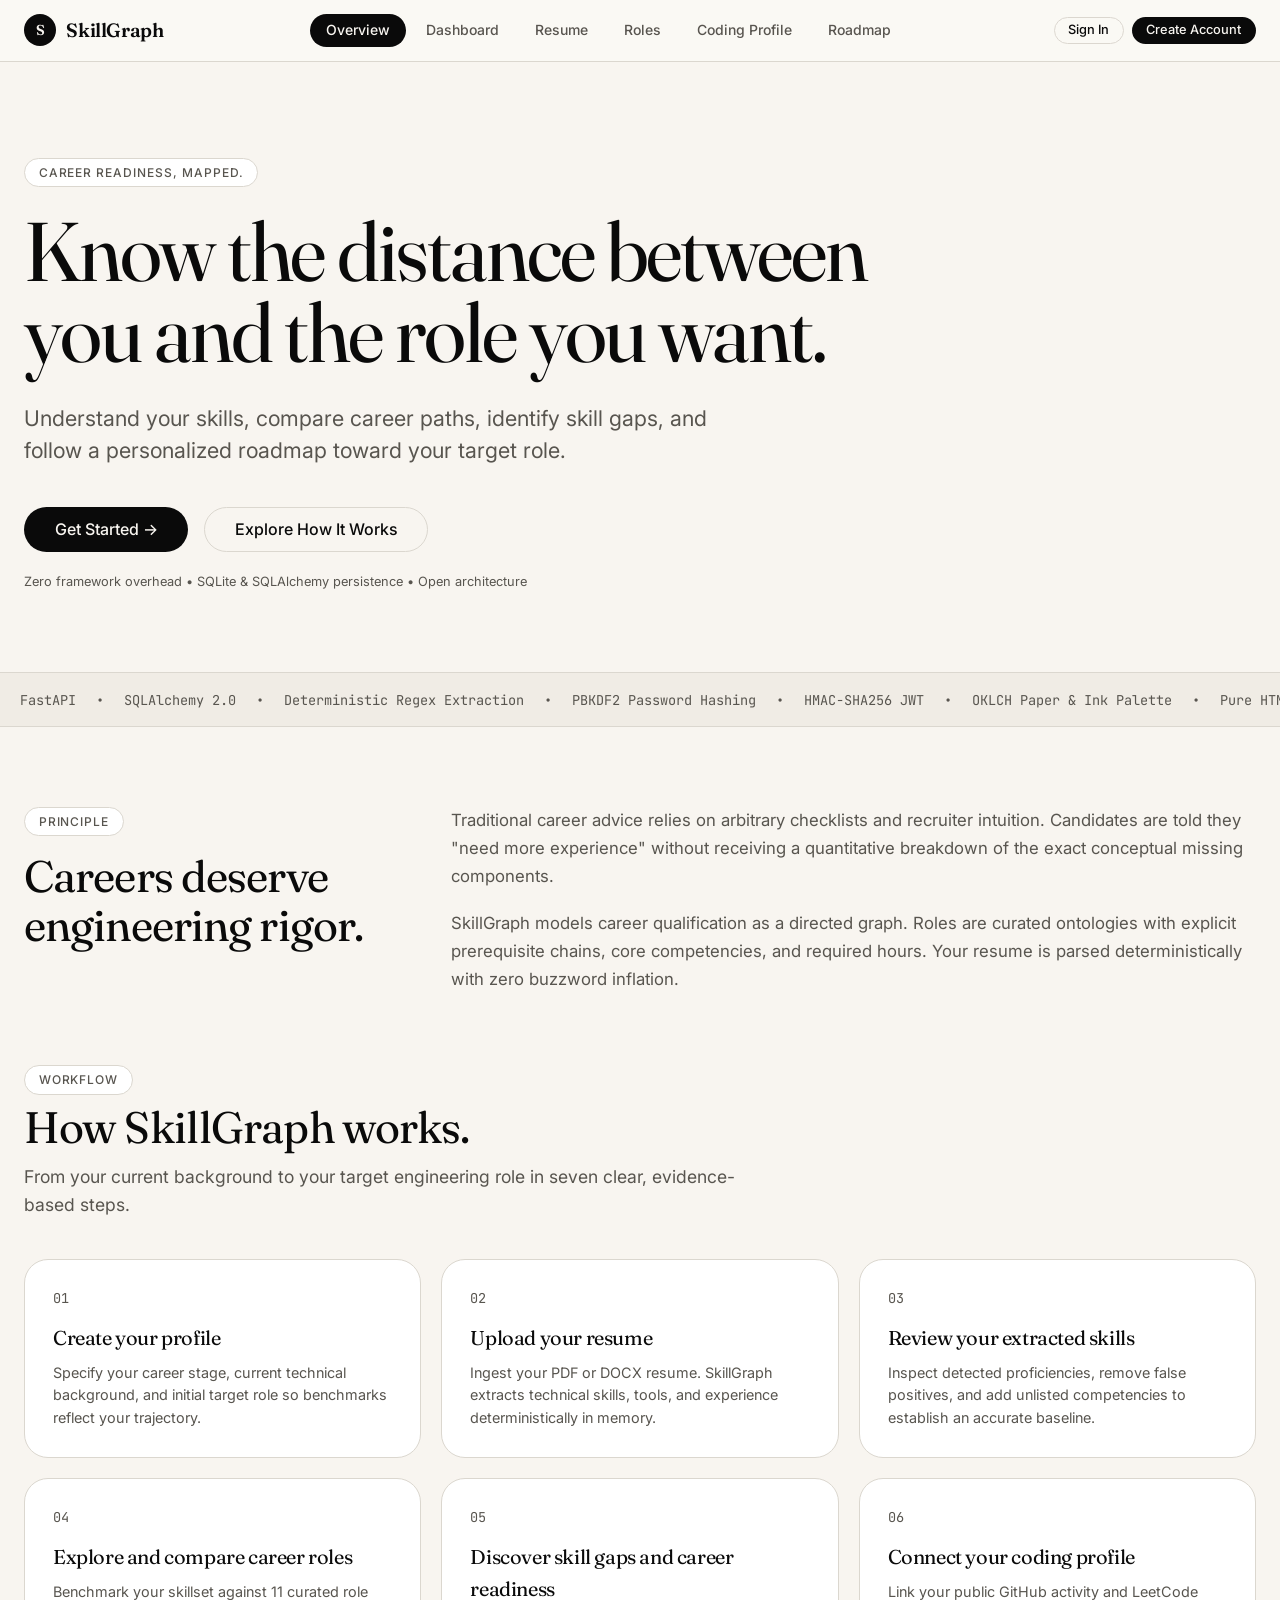
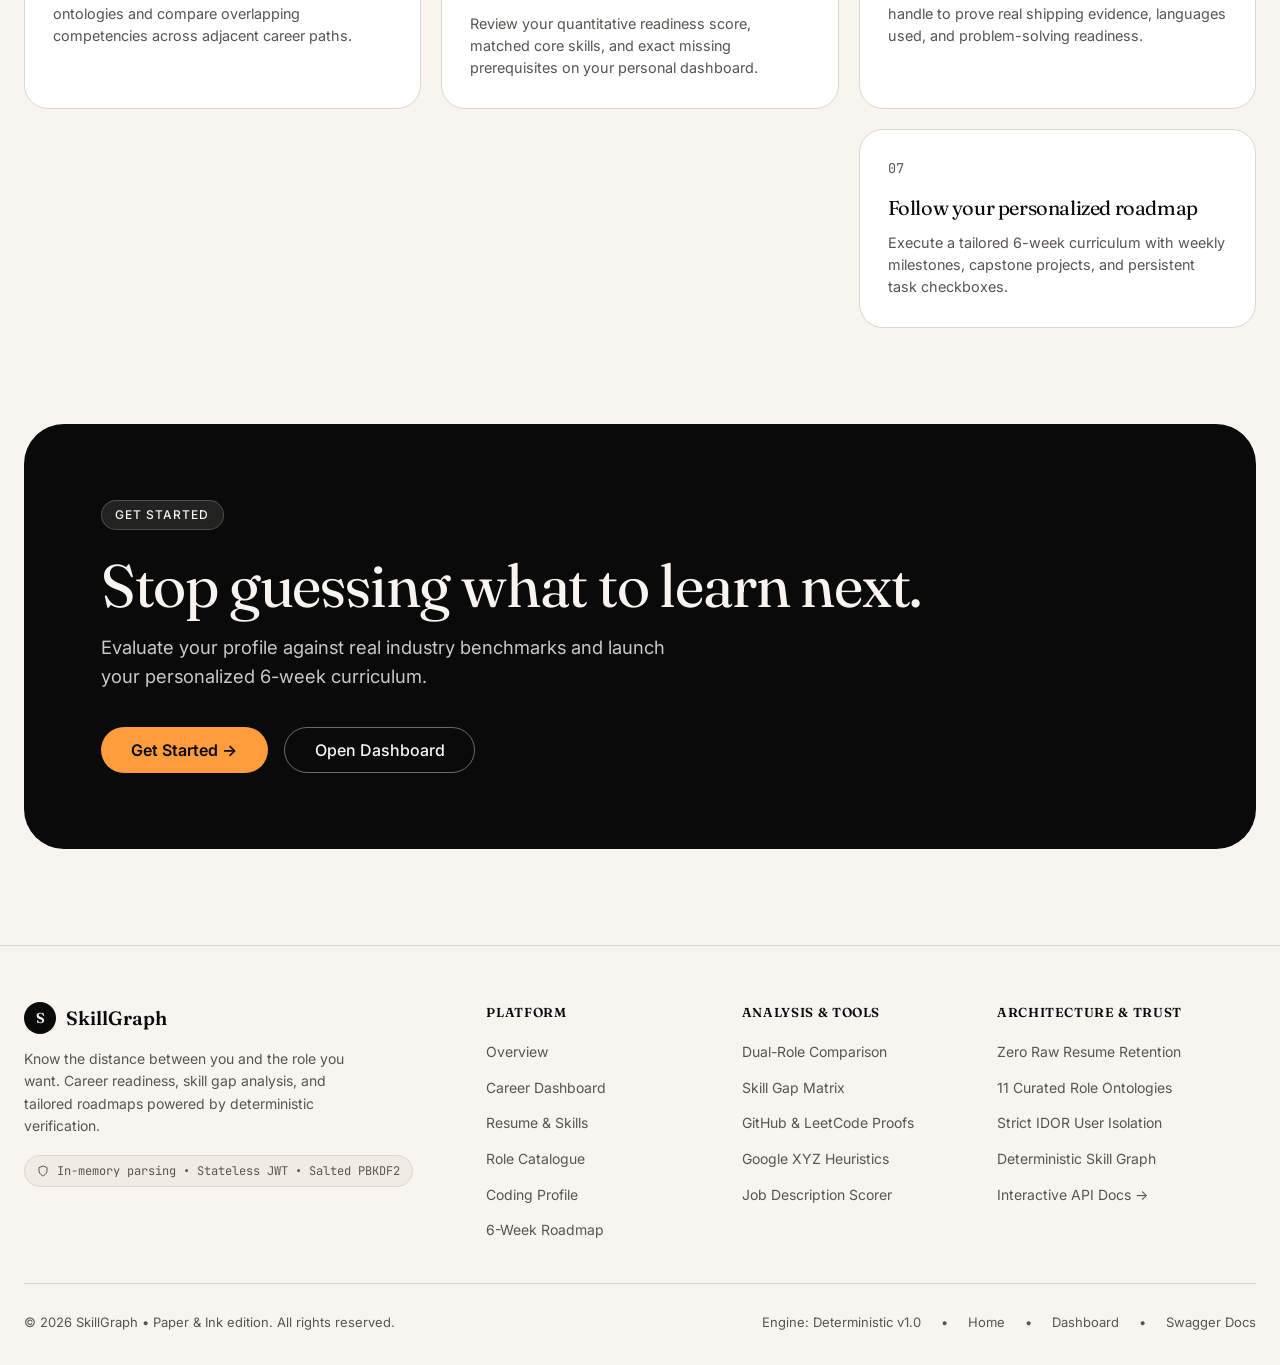
==== commit 6dcc5f3d: "feat: display extracted resume skill chips, fix app.js auth signout button, and redesign professiona" ====
--- a/frontend/index.html
+++ b/frontend/index.html
@@ -230,17 +230,72 @@
     </section>
   </main>
 
-  <!-- 7. Global Footer -->
+  <!-- 7. Global Multi-Column Footer -->
   <footer class="site-footer" role="contentinfo">
-    <div class="container footer-container">
-      <div class="footer-copy">
-        &copy; <span id="footer-year">2026</span> SkillGraph &bull; Paper &amp; Ink edition
-      </div>
-      <div class="footer-links">
-        <a href="dashboard.html" class="ink-underline">Dashboard</a>
-        <a href="resume-review.html" class="ink-underline">Resume</a>
-        <a href="roles.html" class="ink-underline">Roles</a>
-        <a href="roadmap.html" class="ink-underline">Roadmap</a>
+    <div class="container">
+      <div class="footer-top">
+        <div class="footer-col-brand">
+          <a href="index.html" class="footer-brand" aria-label="SkillGraph Homepage">
+            <span class="brand-badge" aria-hidden="true">S</span>
+            <span>SkillGraph</span>
+          </a>
+          <p class="footer-desc">
+            Know the distance between you and the role you want. Career readiness, skill gap analysis, and tailored roadmaps powered by deterministic verification.
+          </p>
+          <div class="footer-security-pill">
+            <svg width="12" height="12" viewBox="0 0 24 24" fill="none" stroke="currentColor" stroke-width="2"><path d="M12 22s8-4 8-10V5l-8-3-8 3v7c0 6 8 10 8 10z"/></svg>
+            <span>In-memory parsing &bull; Stateless JWT &bull; Salted PBKDF2</span>
+          </div>
+        </div>
+
+        <div>
+          <h4 class="footer-heading">Platform</h4>
+          <ul class="footer-nav-list">
+            <li><a href="index.html">Overview</a></li>
+            <li><a href="dashboard.html">Career Dashboard</a></li>
+            <li><a href="resume-review.html">Resume &amp; Skills</a></li>
+            <li><a href="roles.html">Role Catalogue</a></li>
+            <li><a href="coding.html">Coding Profile</a></li>
+            <li><a href="roadmap.html">6-Week Roadmap</a></li>
+          </ul>
+        </div>
+
+        <div>
+          <h4 class="footer-heading">Analysis &amp; Tools</h4>
+          <ul class="footer-nav-list">
+            <li><a href="roles.html">Dual-Role Comparison</a></li>
+            <li><a href="dashboard.html">Skill Gap Matrix</a></li>
+            <li><a href="coding.html">GitHub &amp; LeetCode Proofs</a></li>
+            <li><a href="resume-review.html">Google XYZ Heuristics</a></li>
+            <li><a href="dashboard.html#jd-section">Job Description Scorer</a></li>
+          </ul>
+        </div>
+
+        <div>
+          <h4 class="footer-heading">Architecture &amp; Trust</h4>
+          <ul class="footer-nav-list">
+            <li><span>Zero Raw Resume Retention</span></li>
+            <li><span>11 Curated Role Ontologies</span></li>
+            <li><span>Strict IDOR User Isolation</span></li>
+            <li><span>Deterministic Skill Graph</span></li>
+            <li><a href="/docs" target="_blank" rel="noopener noreferrer">Interactive API Docs &rarr;</a></li>
+          </ul>
+        </div>
+      </div>
+
+      <div class="footer-bottom">
+        <div>
+          &copy; <span id="footer-year">2026</span> SkillGraph &bull; Paper &amp; Ink edition. All rights reserved.
+        </div>
+        <div class="footer-bottom-links">
+          <span>Engine: Deterministic v1.0</span>
+          <span>&bull;</span>
+          <a href="index.html">Home</a>
+          <span>&bull;</span>
+          <a href="dashboard.html">Dashboard</a>
+          <span>&bull;</span>
+          <a href="/docs" target="_blank" rel="noopener">Swagger Docs</a>
+        </div>
       </div>
     </div>
   </footer>
--- a/frontend/css/style.css
+++ b/frontend/css/style.css
@@ -271,14 +271,135 @@
   100% { transform: translateX(-50%); }
 }
 
-/* 6. Footer */
+/* 6. Professional Multi-Column Footer */
 .site-footer {
   border-top: 1px solid var(--border);
   background-color: var(--background);
-  padding: 2.5rem 0;
+  padding: 3.5rem 0 2rem;
   margin-top: auto;
 }
 
+.footer-top {
+  display: grid;
+  grid-template-columns: 2fr 1fr 1fr 1.25fr;
+  gap: 3rem;
+  padding-bottom: 2.5rem;
+  border-bottom: 1px solid var(--border);
+}
+
+@media (max-width: 900px) {
+  .footer-top {
+    grid-template-columns: 1fr 1fr;
+    gap: 2rem;
+  }
+}
+
+@media (max-width: 600px) {
+  .footer-top {
+    grid-template-columns: 1fr;
+    gap: 2rem;
+  }
+}
+
+.footer-col-brand {
+  display: flex;
+  flex-direction: column;
+  gap: 0.85rem;
+}
+
+.footer-brand {
+  display: inline-flex;
+  align-items: center;
+  gap: 0.6rem;
+  font-family: var(--font-display);
+  font-weight: 600;
+  font-size: 1.2rem;
+  color: var(--foreground);
+  text-decoration: none;
+}
+
+.footer-desc {
+  font-size: 0.875rem;
+  line-height: 1.6;
+  color: var(--muted-foreground);
+  max-width: 320px;
+  margin: 0;
+}
+
+.footer-security-pill {
+  display: inline-flex;
+  align-items: center;
+  gap: 0.5rem;
+  font-size: 0.75rem;
+  font-family: var(--font-mono);
+  color: var(--muted-foreground);
+  background-color: var(--secondary);
+  padding: 0.35rem 0.75rem;
+  border-radius: var(--radius-full);
+  border: 1px solid var(--border);
+  width: fit-content;
+  margin-top: 0.25rem;
+}
+
+.footer-heading {
+  font-size: 0.8125rem;
+  font-weight: 600;
+  text-transform: uppercase;
+  letter-spacing: 0.05em;
+  color: var(--foreground);
+  margin-bottom: 1rem;
+}
+
+.footer-nav-list {
+  list-style: none;
+  padding: 0;
+  margin: 0;
+  display: flex;
+  flex-direction: column;
+  gap: 0.625rem;
+}
+
+.footer-nav-list li a,
+.footer-nav-list li span {
+  font-size: 0.875rem;
+  color: var(--muted-foreground);
+  text-decoration: none;
+  transition: color 0.15s ease;
+}
+
+.footer-nav-list li a:hover {
+  color: var(--foreground);
+  text-decoration: underline;
+}
+
+.footer-bottom {
+  display: flex;
+  flex-wrap: wrap;
+  align-items: center;
+  justify-content: space-between;
+  gap: 1rem;
+  padding-top: 1.75rem;
+  font-size: 0.8125rem;
+  color: var(--muted-foreground);
+}
+
+.footer-bottom-links {
+  display: flex;
+  align-items: center;
+  gap: 1.25rem;
+}
+
+.footer-bottom-links a {
+  color: var(--muted-foreground);
+  text-decoration: none;
+}
+
+.footer-bottom-links a:hover {
+  color: var(--foreground);
+  text-decoration: underline;
+}
+
+/* Backward compatibility fallbacks */
 .footer-container {
   display: flex;
   flex-wrap: wrap;
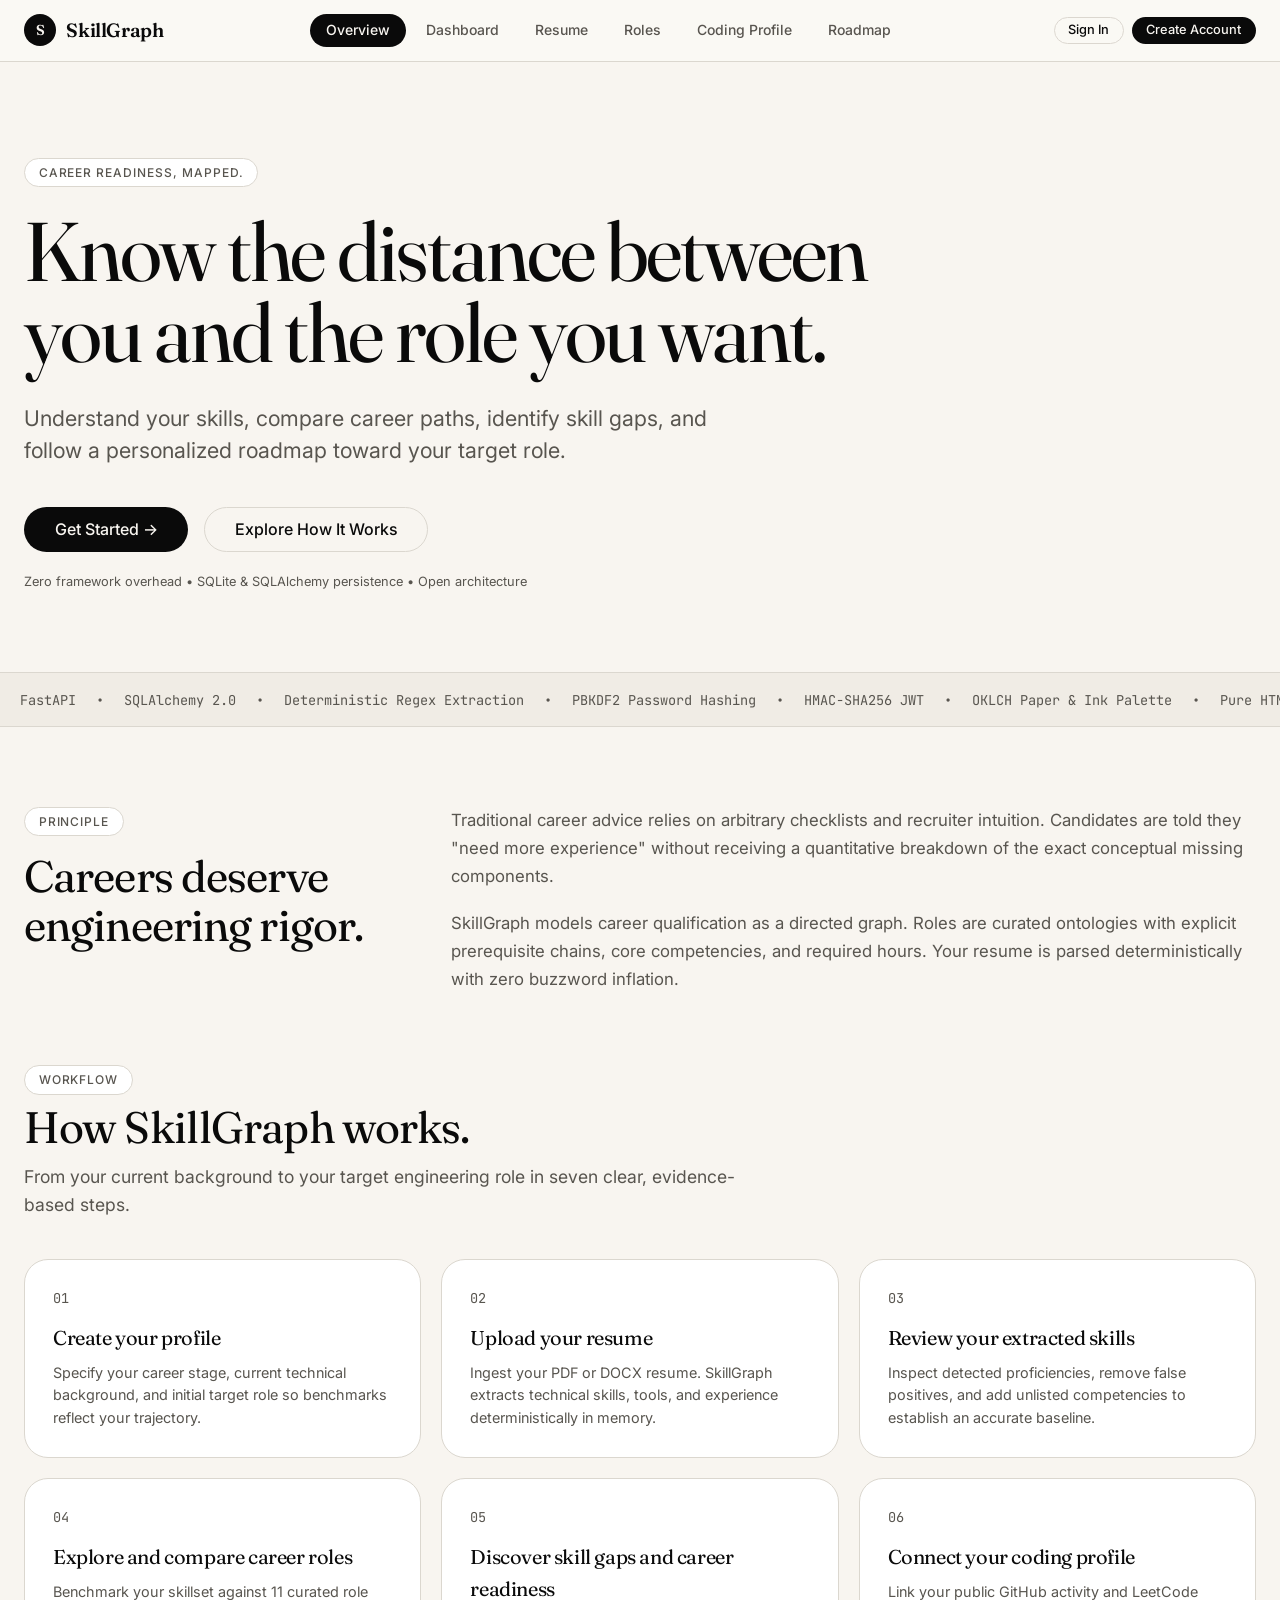
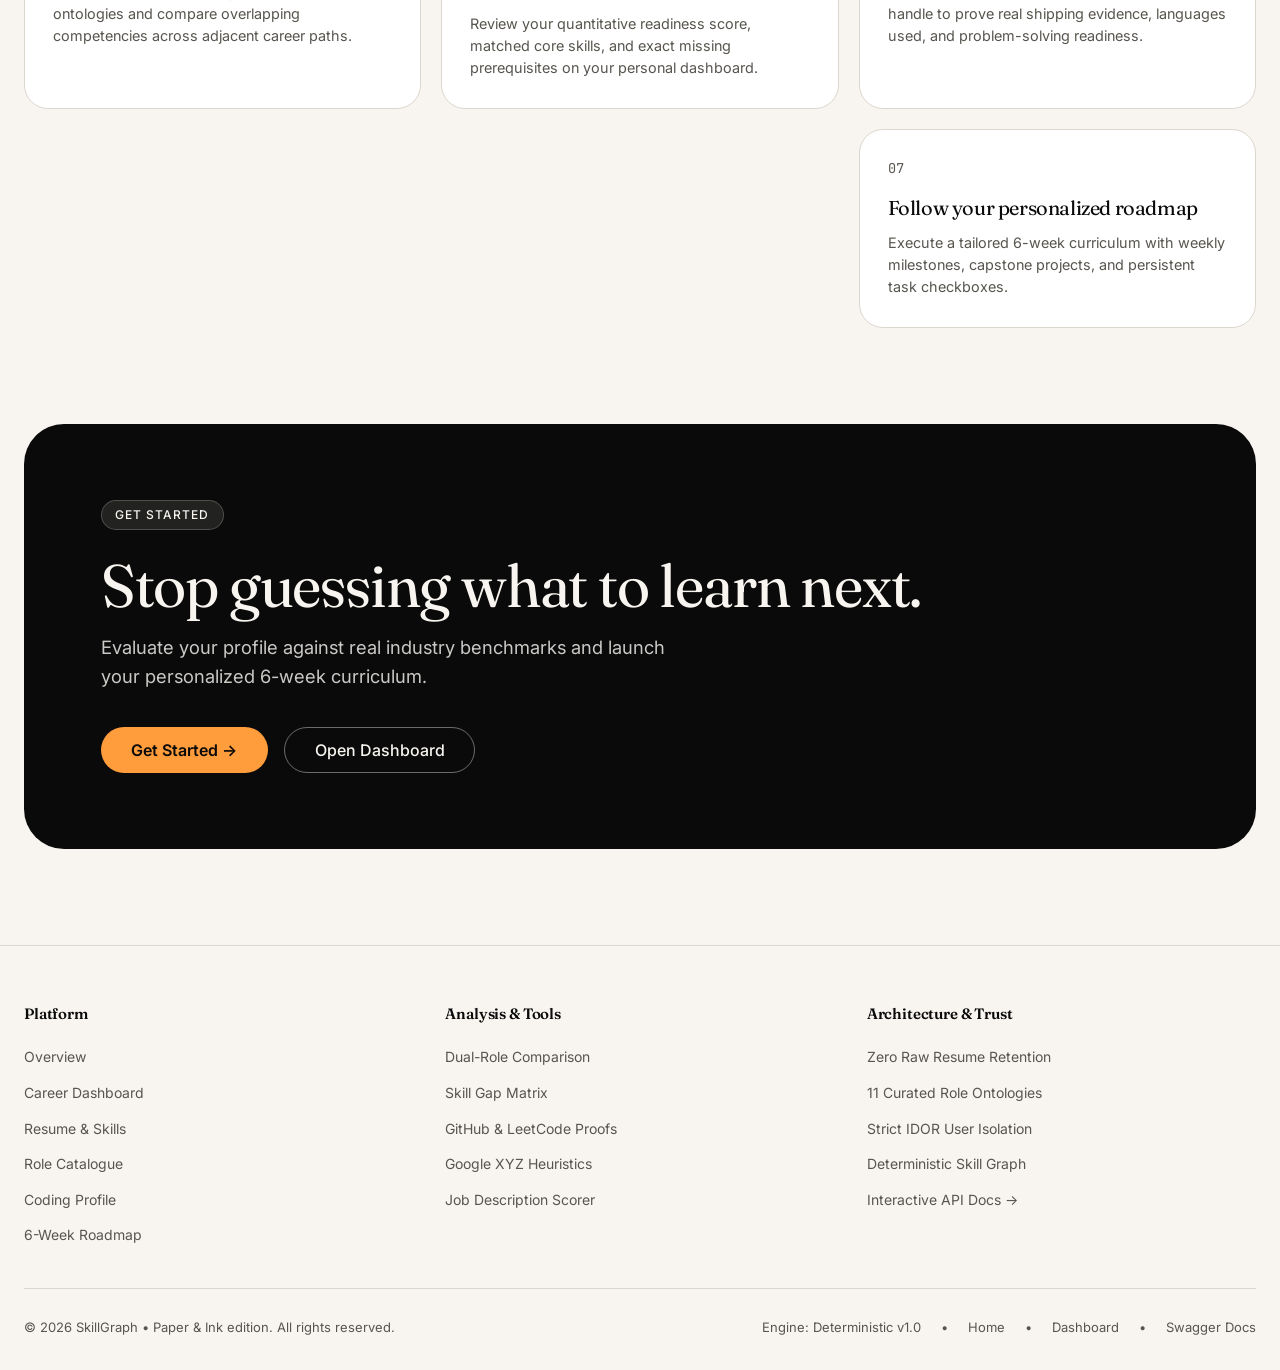
==== commit 055624e5: "style: remove intro column and redistribute footer to clean 3-column layout" ====
--- a/frontend/index.html
+++ b/frontend/index.html
@@ -234,20 +234,6 @@
   <footer class="site-footer" role="contentinfo">
     <div class="container">
       <div class="footer-top">
-        <div class="footer-col-brand">
-          <a href="index.html" class="footer-brand" aria-label="SkillGraph Homepage">
-            <span class="brand-badge" aria-hidden="true">S</span>
-            <span>SkillGraph</span>
-          </a>
-          <p class="footer-desc">
-            Know the distance between you and the role you want. Career readiness, skill gap analysis, and tailored roadmaps powered by deterministic verification.
-          </p>
-          <div class="footer-security-pill">
-            <svg width="12" height="12" viewBox="0 0 24 24" fill="none" stroke="currentColor" stroke-width="2"><path d="M12 22s8-4 8-10V5l-8-3-8 3v7c0 6 8 10 8 10z"/></svg>
-            <span>In-memory parsing &bull; Stateless JWT &bull; Salted PBKDF2</span>
-          </div>
-        </div>
-
         <div>
           <h4 class="footer-heading">Platform</h4>
           <ul class="footer-nav-list">
--- a/frontend/css/style.css
+++ b/frontend/css/style.css
@@ -281,73 +281,33 @@
 
 .footer-top {
   display: grid;
-  grid-template-columns: 2fr 1fr 1fr 1.25fr;
-  gap: 3rem;
+  grid-template-columns: repeat(3, 1fr);
+  gap: 2.5rem 2rem;
   padding-bottom: 2.5rem;
   border-bottom: 1px solid var(--border);
 }
 
-@media (max-width: 900px) {
+@media (max-width: 768px) {
   .footer-top {
-    grid-template-columns: 1fr 1fr;
-    gap: 2rem;
+    grid-template-columns: repeat(2, 1fr);
+    gap: 2rem 1.5rem;
   }
 }
 
-@media (max-width: 600px) {
+@media (max-width: 480px) {
   .footer-top {
     grid-template-columns: 1fr;
-    gap: 2rem;
+    gap: 1.75rem;
   }
 }
 
-.footer-col-brand {
-  display: flex;
-  flex-direction: column;
-  gap: 0.85rem;
-}
-
-.footer-brand {
-  display: inline-flex;
-  align-items: center;
-  gap: 0.6rem;
+.footer-heading {
   font-family: var(--font-display);
+  font-size: 0.9375rem;
   font-weight: 600;
-  font-size: 1.2rem;
-  color: var(--foreground);
-  text-decoration: none;
-}
-
-.footer-desc {
-  font-size: 0.875rem;
-  line-height: 1.6;
-  color: var(--muted-foreground);
-  max-width: 320px;
-  margin: 0;
-}
-
-.footer-security-pill {
-  display: inline-flex;
-  align-items: center;
-  gap: 0.5rem;
-  font-size: 0.75rem;
-  font-family: var(--font-mono);
-  color: var(--muted-foreground);
-  background-color: var(--secondary);
-  padding: 0.35rem 0.75rem;
-  border-radius: var(--radius-full);
-  border: 1px solid var(--border);
-  width: fit-content;
-  margin-top: 0.25rem;
-}
-
-.footer-heading {
-  font-size: 0.8125rem;
-  font-weight: 600;
-  text-transform: uppercase;
-  letter-spacing: 0.05em;
-  color: var(--foreground);
-  margin-bottom: 1rem;
+  color: var(--foreground);
+  margin-bottom: 1.125rem;
+  letter-spacing: -0.01em;
 }
 
 .footer-nav-list {
--- a/frontend/css/components.css
+++ b/frontend/css/components.css
@@ -402,3 +402,84 @@
   color: #065F46;
 }
 
+/* 9. Password Strength Meter & Toggle Components */
+.strength-bar-container {
+  height: 4px;
+  background-color: var(--secondary);
+  border-radius: var(--radius-full);
+  overflow: hidden;
+  margin-top: 0.5rem;
+  margin-bottom: 0.5rem;
+}
+
+.strength-bar {
+  height: 100%;
+  width: 0%;
+  transition: width 0.25s ease, background-color 0.25s ease;
+}
+
+.strength-bar.weak { width: 25%; background-color: #EF4444; }
+.strength-bar.fair { width: 50%; background-color: #F59E0B; }
+.strength-bar.good { width: 75%; background-color: #3B82F6; }
+.strength-bar.strong { width: 100%; background-color: #10B981; }
+
+.password-requirements-list {
+  list-style: none;
+  padding: 0;
+  margin: 0.75rem 0 0;
+  display: grid;
+  grid-template-columns: 1fr 1fr;
+  gap: 0.35rem 0.75rem;
+}
+
+@media (max-width: 480px) {
+  .password-requirements-list {
+    grid-template-columns: 1fr;
+  }
+}
+
+.req-item {
+  font-size: 0.75rem;
+  color: var(--muted-foreground);
+  display: flex;
+  align-items: center;
+  gap: 0.4rem;
+  transition: color 0.2s ease;
+}
+
+.req-item.met {
+  color: #10B981;
+  font-weight: 500;
+}
+
+.password-input-wrapper {
+  position: relative;
+  display: flex;
+  align-items: center;
+}
+
+.password-input-wrapper .form-input {
+  padding-right: 2.75rem;
+  width: 100%;
+}
+
+.password-toggle-btn {
+  position: absolute;
+  right: 0.75rem;
+  top: 50%;
+  transform: translateY(-50%);
+  background: none;
+  border: none;
+  cursor: pointer;
+  color: var(--muted-foreground);
+  padding: 0.25rem;
+  display: flex;
+  align-items: center;
+  justify-content: center;
+}
+
+.password-toggle-btn:hover {
+  color: var(--foreground);
+}
+
+
